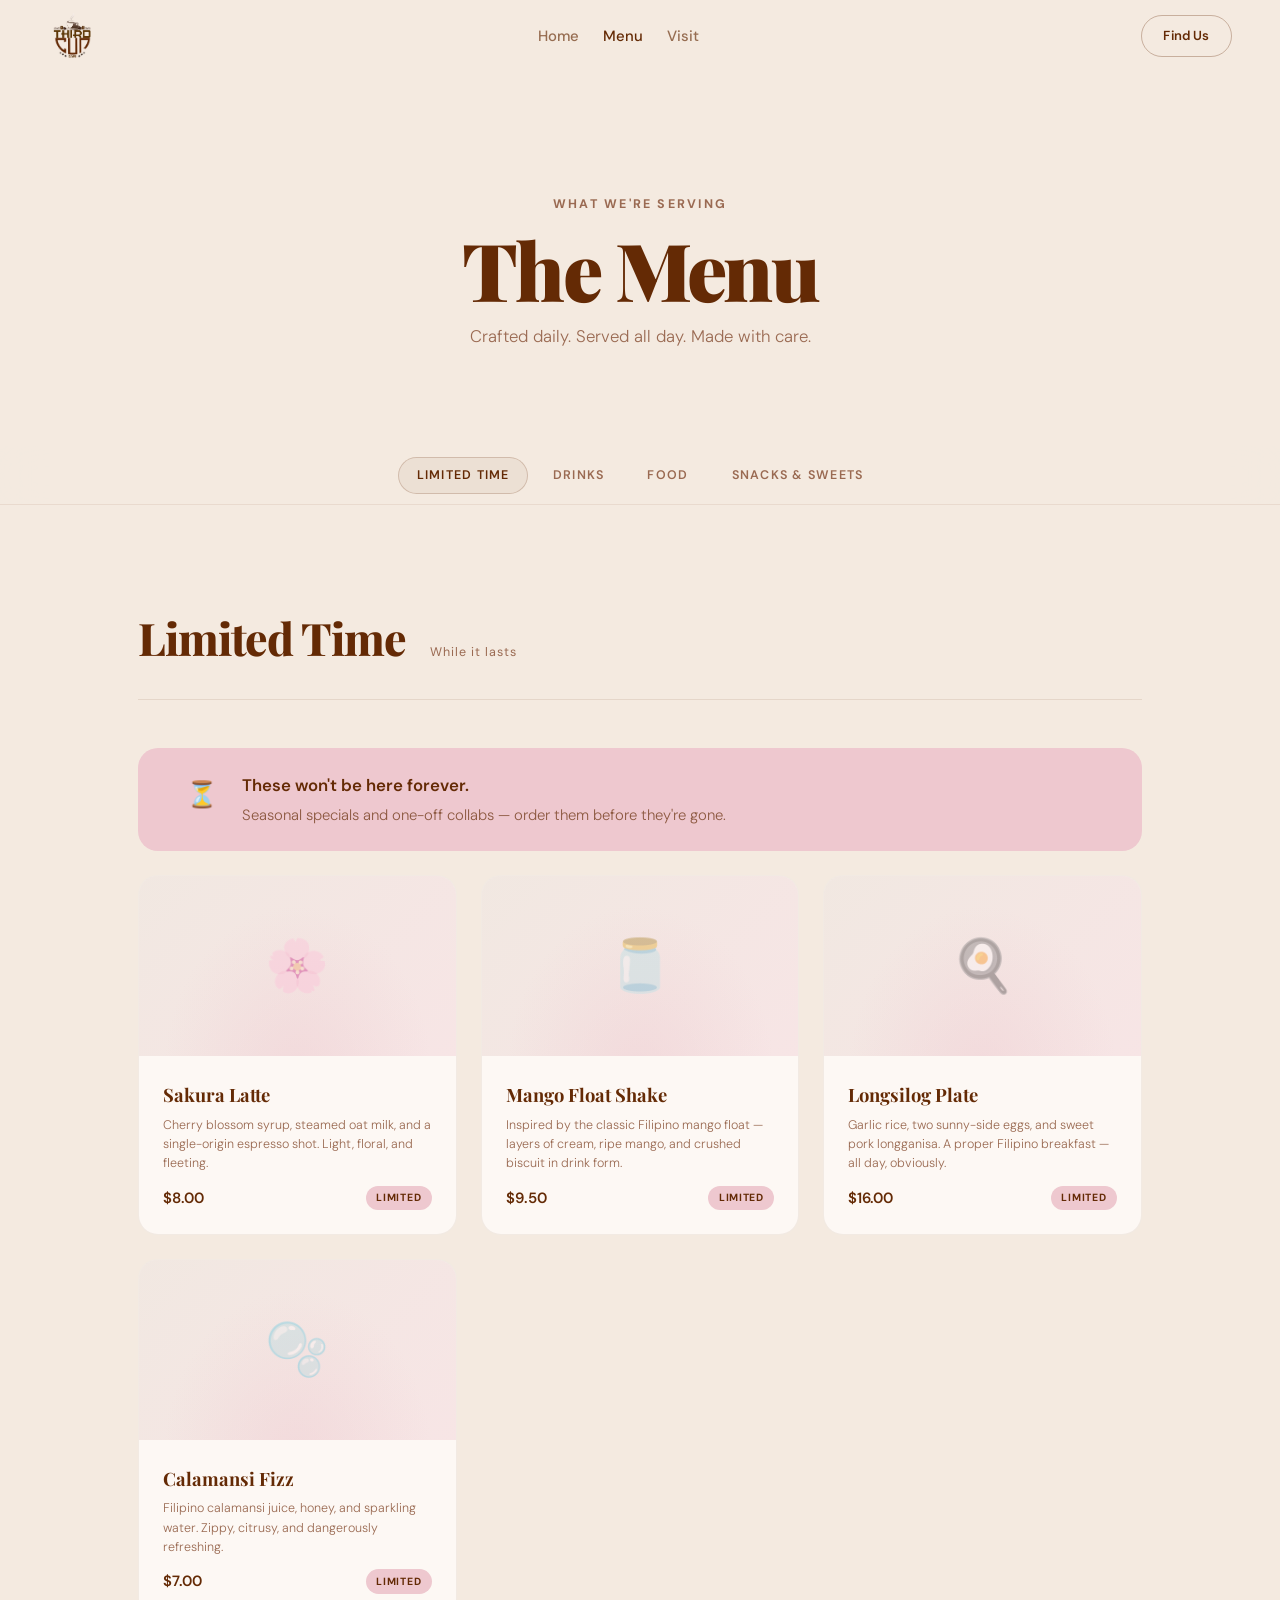
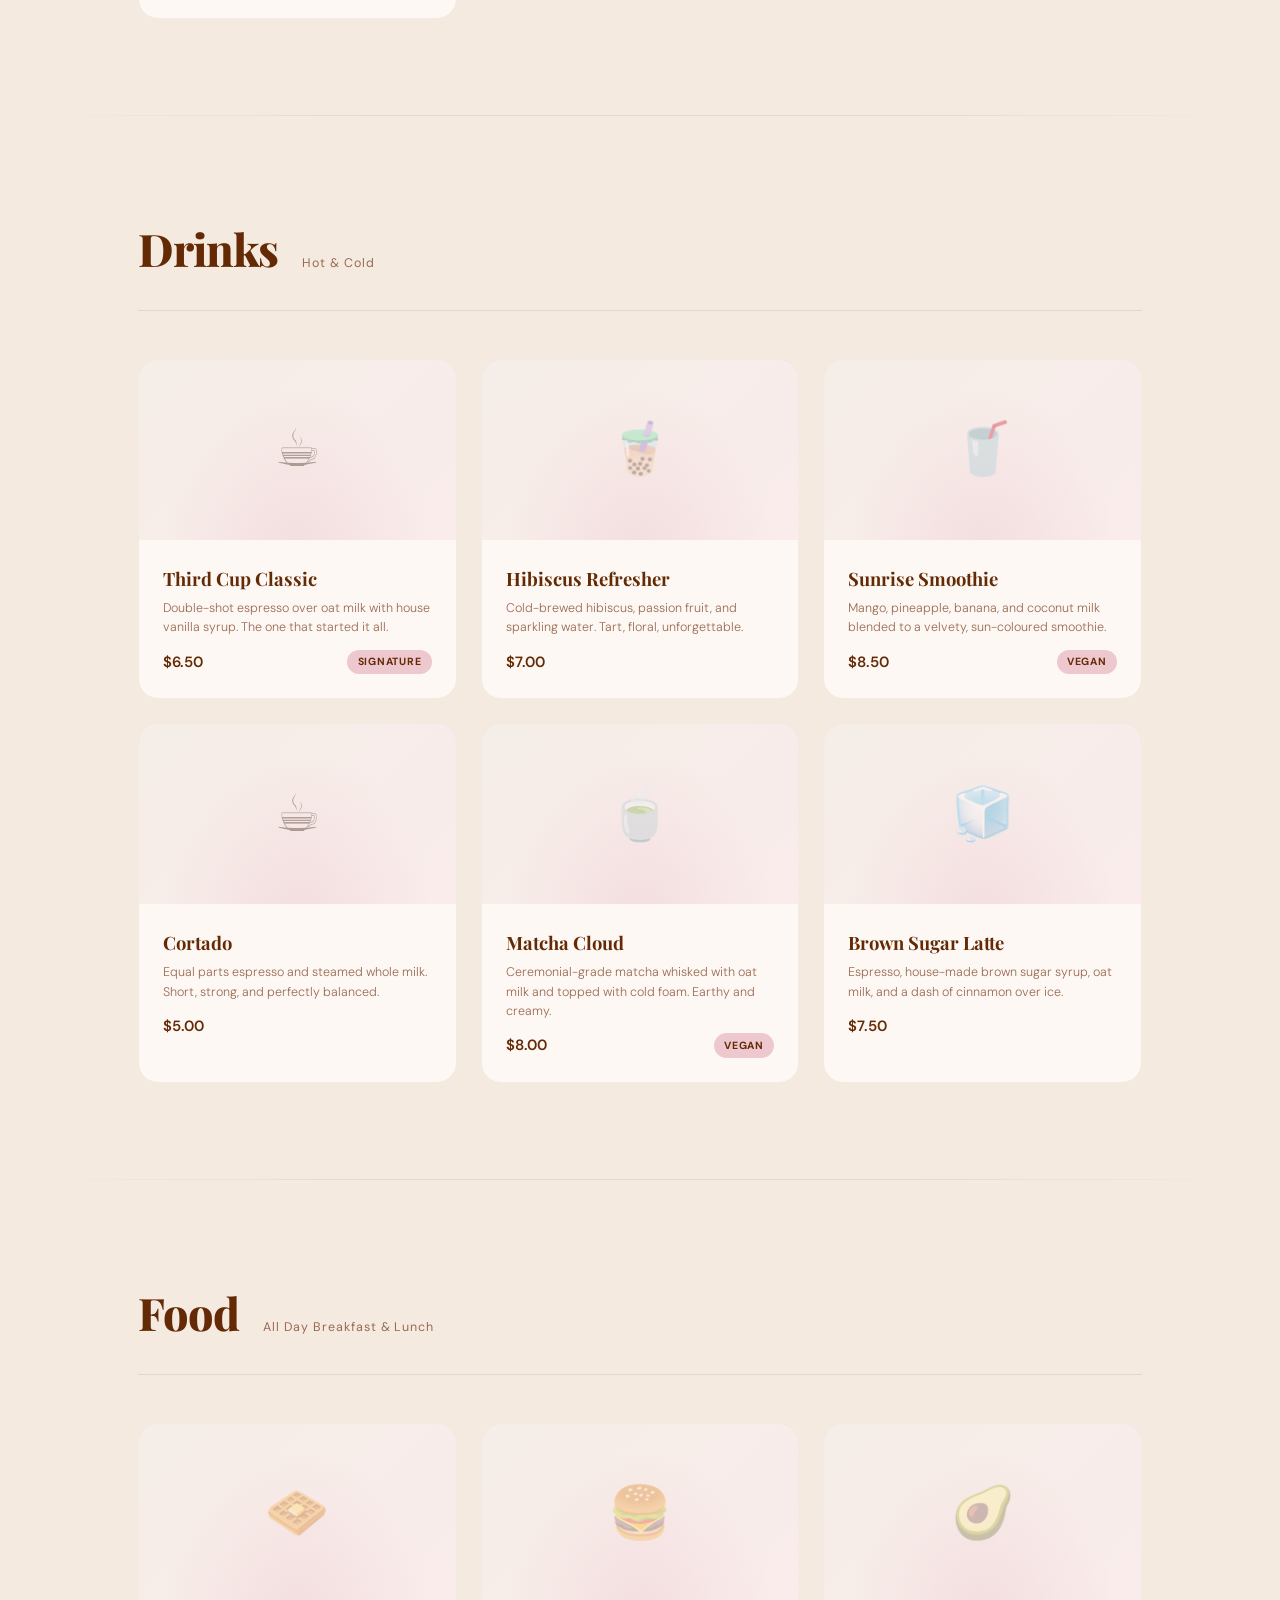
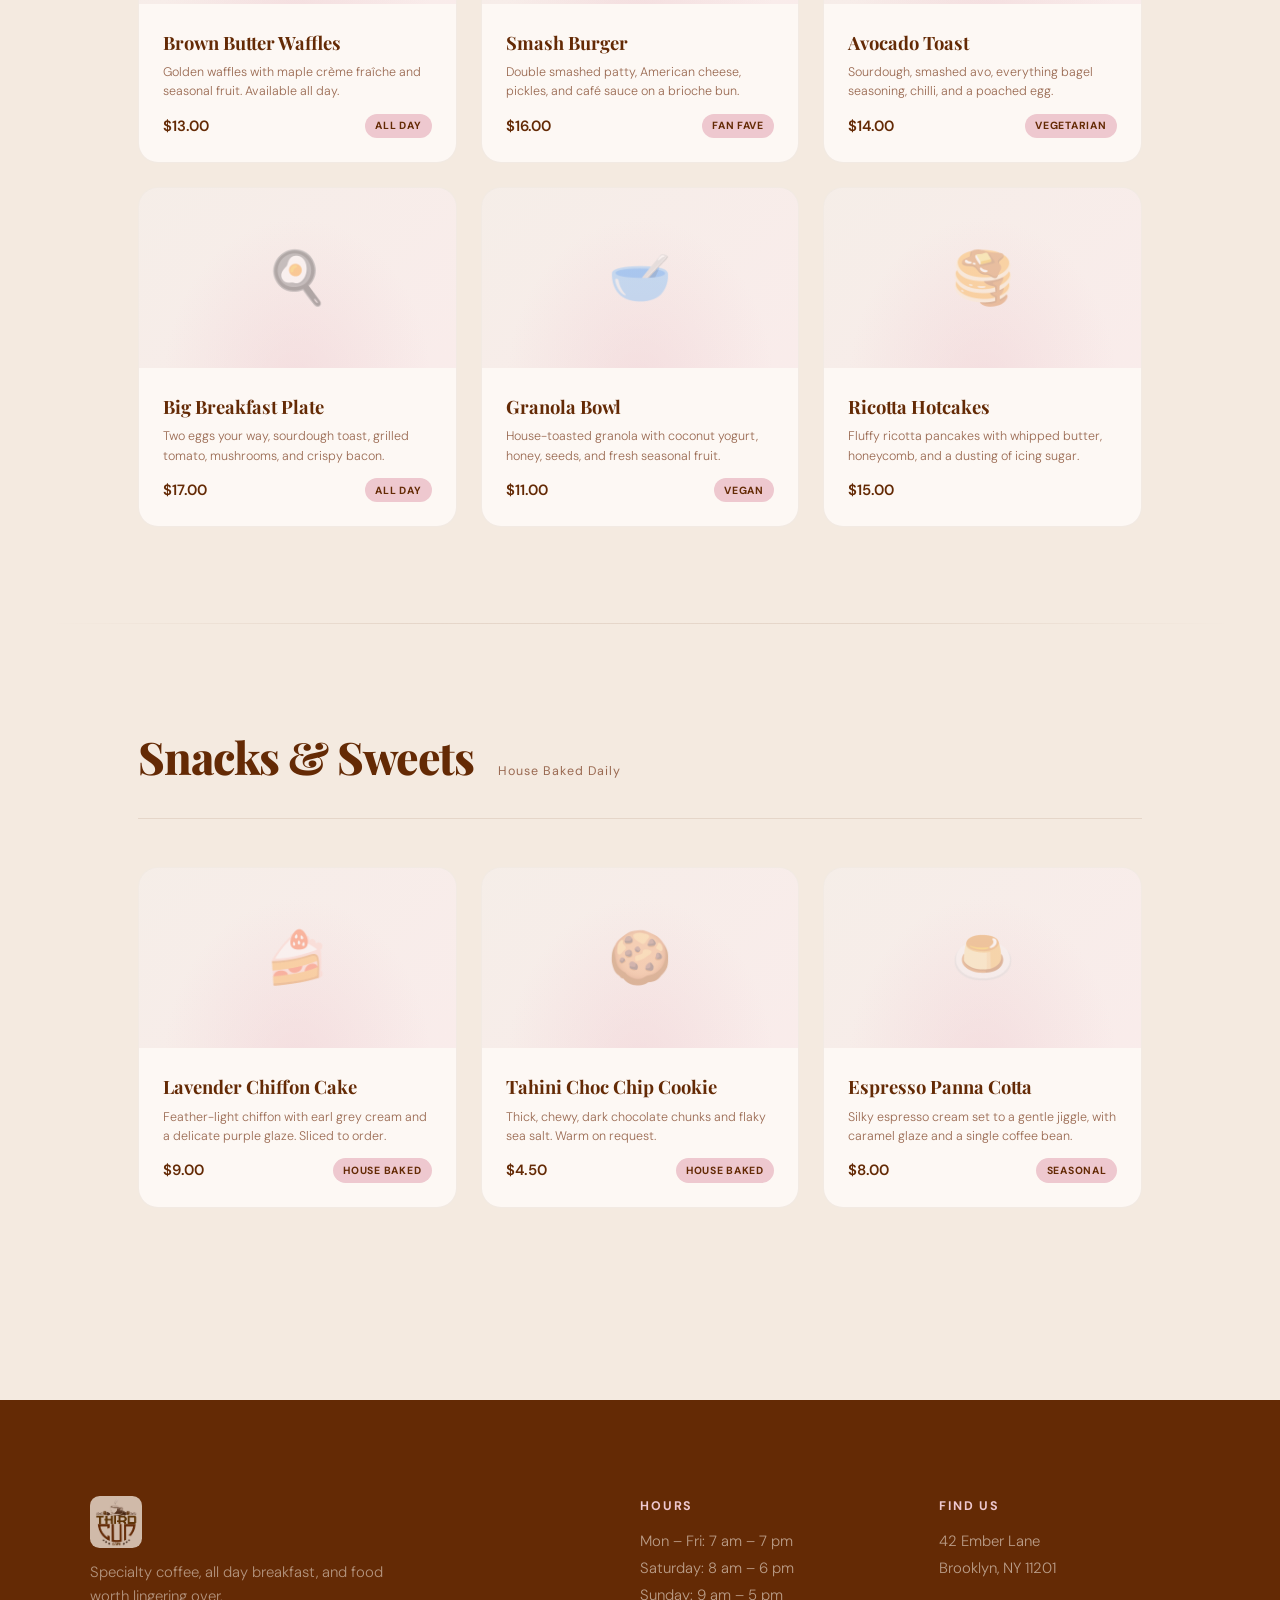
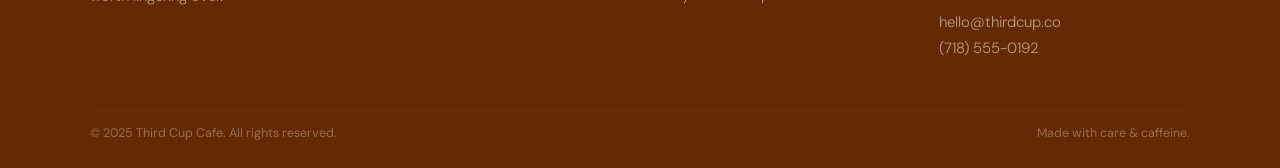
==== menu.html @ 1afb3f76 "Add files via upload" ====
<!DOCTYPE html>
<html lang="en">
<head>
  <meta charset="UTF-8" />
  <meta name="viewport" content="width=device-width, initial-scale=1.0" />
  <title>Menu — Third Cup Cafe</title>
  <meta name="description" content="Browse the Third Cup Cafe menu: specialty drinks, all day breakfast, and house-made snacks." />
  <link rel="preconnect" href="https://fonts.googleapis.com" />
  <link rel="preconnect" href="https://fonts.gstatic.com" crossorigin />
  <link href="https://fonts.googleapis.com/css2?family=Playfair+Display:ital,wght@0,400;0,600;0,700;0,900;1,400;1,700&family=DM+Sans:opsz,wght@9..40,300;9..40,400;9..40,500;9..40,600&display=swap" rel="stylesheet" />
  <link rel="stylesheet" href="style.css" />
</head>
<body>

  <!-- ── Navigation ───────────────────────────────────────── -->
  <nav class="site-nav scrolled">
    <a href="index.html" class="nav-logo">
      <img src="images/thirdcup logo.jpg" alt="Third Cup Cafe" />
    </a>
    <ul class="nav-links">
      <li><a href="index.html">Home</a></li>
      <li><a href="menu.html" class="active">Menu</a></li>
      <li><a href="index.html#contact">Visit</a></li>
    </ul>
    <a href="index.html#contact" class="btn btn-outline" style="padding:.55rem 1.35rem;font-size:.82rem;">Find Us</a>
  </nav>

  <!-- ── Menu Hero ─────────────────────────────────────────── -->
  <header style="padding-top:80px;">
    <div class="menu-hero reveal">
      <span style="display:inline-block;font-size:.78rem;font-weight:700;letter-spacing:.18em;text-transform:uppercase;color:var(--c-muted);margin-bottom:.75rem;">What we're serving</span>
      <h1>The Menu</h1>
      <p>Crafted daily. Served all day. Made with care.</p>
    </div>
  </header>

  <!-- ── Sticky section nav ────────────────────────────────── -->
  <nav class="menu-subnav" aria-label="Menu sections">
    <a href="#limited-time">Limited Time</a>
    <a href="#drinks">Drinks</a>
    <a href="#food">Food</a>
    <a href="#desserts">Snacks &amp; Sweets</a>
  </nav>

  <!-- ═══════════════════════════════════════════════════════
       LIMITED TIME
  ═══════════════════════════════════════════════════════ -->
  <section class="menu-section" id="limited-time">
    <div class="menu-section-header reveal">
      <h2>Limited Time</h2>
      <span class="item-count">While it lasts</span>
    </div>

    <!-- banner callout -->
    <div class="limited-banner reveal reveal-delay-1">
      <span class="limited-banner-icon">⏳</span>
      <div>
        <strong>These won't be here forever.</strong>
        <p>Seasonal specials and one-off collabs — order them before they're gone.</p>
      </div>
    </div>

    <div class="menu-grid" style="margin-top:var(--sp-md)">

      <article class="menu-card reveal reveal-delay-1">
        <div class="menu-card-img-ph" style="background:linear-gradient(135deg,rgba(100,42,5,.08) 0%,rgba(238,200,207,.4) 100%)">
          <span class="ph-icon">🌸</span>
        </div>
        <div class="menu-card-body">
          <h3 class="menu-card-name">Sakura Latte</h3>
          <p class="menu-card-desc">Cherry blossom syrup, steamed oat milk, and a single-origin espresso shot. Light, floral, and fleeting.</p>
          <div class="menu-card-footer">
            <span class="menu-card-price">$8.00</span>
            <span class="menu-card-tag">Limited</span>
          </div>
        </div>
      </article>

      <article class="menu-card reveal reveal-delay-2">
        <div class="menu-card-img-ph" style="background:linear-gradient(135deg,rgba(100,42,5,.08) 0%,rgba(238,200,207,.4) 100%)">
          <span class="ph-icon">🫙</span>
        </div>
        <div class="menu-card-body">
          <h3 class="menu-card-name">Mango Float Shake</h3>
          <p class="menu-card-desc">Inspired by the classic Filipino mango float — layers of cream, ripe mango, and crushed biscuit in drink form.</p>
          <div class="menu-card-footer">
            <span class="menu-card-price">$9.50</span>
            <span class="menu-card-tag">Limited</span>
          </div>
        </div>
      </article>

      <article class="menu-card reveal reveal-delay-3">
        <div class="menu-card-img-ph" style="background:linear-gradient(135deg,rgba(100,42,5,.08) 0%,rgba(238,200,207,.4) 100%)">
          <span class="ph-icon">🍳</span>
        </div>
        <div class="menu-card-body">
          <h3 class="menu-card-name">Longsilog Plate</h3>
          <p class="menu-card-desc">Garlic rice, two sunny-side eggs, and sweet pork longganisa. A proper Filipino breakfast — all day, obviously.</p>
          <div class="menu-card-footer">
            <span class="menu-card-price">$16.00</span>
            <span class="menu-card-tag">Limited</span>
          </div>
        </div>
      </article>

      <article class="menu-card reveal reveal-delay-1">
        <div class="menu-card-img-ph" style="background:linear-gradient(135deg,rgba(100,42,5,.08) 0%,rgba(238,200,207,.4) 100%)">
          <span class="ph-icon">🫧</span>
        </div>
        <div class="menu-card-body">
          <h3 class="menu-card-name">Calamansi Fizz</h3>
          <p class="menu-card-desc">Filipino calamansi juice, honey, and sparkling water. Zippy, citrusy, and dangerously refreshing.</p>
          <div class="menu-card-footer">
            <span class="menu-card-price">$7.00</span>
            <span class="menu-card-tag">Limited</span>
          </div>
        </div>
      </article>

    </div>
  </section>

  <div style="height:1px;background:linear-gradient(90deg,transparent,rgba(100,42,5,.1) 30%,rgba(100,42,5,.1) 70%,transparent);margin:0 var(--sp-lg);"></div>

  <!-- ═══════════════════════════════════════════════════════
       DRINKS
  ═══════════════════════════════════════════════════════ -->
  <section class="menu-section" id="drinks">
    <div class="menu-section-header reveal">
      <h2>Drinks</h2>
      <span class="item-count">Hot &amp; Cold</span>
    </div>

    <div class="menu-grid">

      <article class="menu-card reveal reveal-delay-1">
        <div class="menu-card-img-ph"><span class="ph-icon">☕</span></div>
        <div class="menu-card-body">
          <h3 class="menu-card-name">Third Cup Classic</h3>
          <p class="menu-card-desc">Double-shot espresso over oat milk with house vanilla syrup. The one that started it all.</p>
          <div class="menu-card-footer">
            <span class="menu-card-price">$6.50</span>
            <span class="menu-card-tag">Signature</span>
          </div>
        </div>
      </article>

      <article class="menu-card reveal reveal-delay-2">
        <div class="menu-card-img-ph"><span class="ph-icon">🧋</span></div>
        <div class="menu-card-body">
          <h3 class="menu-card-name">Hibiscus Refresher</h3>
          <p class="menu-card-desc">Cold-brewed hibiscus, passion fruit, and sparkling water. Tart, floral, unforgettable.</p>
          <div class="menu-card-footer">
            <span class="menu-card-price">$7.00</span>
          </div>
        </div>
      </article>

      <article class="menu-card reveal reveal-delay-3">
        <div class="menu-card-img-ph"><span class="ph-icon">🥤</span></div>
        <div class="menu-card-body">
          <h3 class="menu-card-name">Sunrise Smoothie</h3>
          <p class="menu-card-desc">Mango, pineapple, banana, and coconut milk blended to a velvety, sun-coloured smoothie.</p>
          <div class="menu-card-footer">
            <span class="menu-card-price">$8.50</span>
            <span class="menu-card-tag">Vegan</span>
          </div>
        </div>
      </article>

      <article class="menu-card reveal reveal-delay-1">
        <div class="menu-card-img-ph"><span class="ph-icon">☕</span></div>
        <div class="menu-card-body">
          <h3 class="menu-card-name">Cortado</h3>
          <p class="menu-card-desc">Equal parts espresso and steamed whole milk. Short, strong, and perfectly balanced.</p>
          <div class="menu-card-footer">
            <span class="menu-card-price">$5.00</span>
          </div>
        </div>
      </article>

      <article class="menu-card reveal reveal-delay-2">
        <div class="menu-card-img-ph"><span class="ph-icon">🍵</span></div>
        <div class="menu-card-body">
          <h3 class="menu-card-name">Matcha Cloud</h3>
          <p class="menu-card-desc">Ceremonial-grade matcha whisked with oat milk and topped with cold foam. Earthy and creamy.</p>
          <div class="menu-card-footer">
            <span class="menu-card-price">$8.00</span>
            <span class="menu-card-tag">Vegan</span>
          </div>
        </div>
      </article>

      <article class="menu-card reveal reveal-delay-3">
        <div class="menu-card-img-ph"><span class="ph-icon">🧊</span></div>
        <div class="menu-card-body">
          <h3 class="menu-card-name">Brown Sugar Latte</h3>
          <p class="menu-card-desc">Espresso, house-made brown sugar syrup, oat milk, and a dash of cinnamon over ice.</p>
          <div class="menu-card-footer">
            <span class="menu-card-price">$7.50</span>
          </div>
        </div>
      </article>

    </div>
  </section>

  <div style="height:1px;background:linear-gradient(90deg,transparent,rgba(100,42,5,.1) 30%,rgba(100,42,5,.1) 70%,transparent);margin:0 var(--sp-lg);"></div>

  <!-- ═══════════════════════════════════════════════════════
       FOOD
  ═══════════════════════════════════════════════════════ -->
  <section class="menu-section" id="food">
    <div class="menu-section-header reveal">
      <h2>Food</h2>
      <span class="item-count">All Day Breakfast &amp; Lunch</span>
    </div>

    <div class="menu-grid">

      <article class="menu-card reveal reveal-delay-1">
        <div class="menu-card-img-ph"><span class="ph-icon">🧇</span></div>
        <div class="menu-card-body">
          <h3 class="menu-card-name">Brown Butter Waffles</h3>
          <p class="menu-card-desc">Golden waffles with maple crème fraîche and seasonal fruit. Available all day.</p>
          <div class="menu-card-footer">
            <span class="menu-card-price">$13.00</span>
            <span class="menu-card-tag">All Day</span>
          </div>
        </div>
      </article>

      <article class="menu-card reveal reveal-delay-2">
        <div class="menu-card-img-ph"><span class="ph-icon">🍔</span></div>
        <div class="menu-card-body">
          <h3 class="menu-card-name">Smash Burger</h3>
          <p class="menu-card-desc">Double smashed patty, American cheese, pickles, and café sauce on a brioche bun.</p>
          <div class="menu-card-footer">
            <span class="menu-card-price">$16.00</span>
            <span class="menu-card-tag">Fan Fave</span>
          </div>
        </div>
      </article>

      <article class="menu-card reveal reveal-delay-3">
        <div class="menu-card-img-ph"><span class="ph-icon">🥑</span></div>
        <div class="menu-card-body">
          <h3 class="menu-card-name">Avocado Toast</h3>
          <p class="menu-card-desc">Sourdough, smashed avo, everything bagel seasoning, chilli, and a poached egg.</p>
          <div class="menu-card-footer">
            <span class="menu-card-price">$14.00</span>
            <span class="menu-card-tag">Vegetarian</span>
          </div>
        </div>
      </article>

      <article class="menu-card reveal reveal-delay-1">
        <div class="menu-card-img-ph"><span class="ph-icon">🍳</span></div>
        <div class="menu-card-body">
          <h3 class="menu-card-name">Big Breakfast Plate</h3>
          <p class="menu-card-desc">Two eggs your way, sourdough toast, grilled tomato, mushrooms, and crispy bacon.</p>
          <div class="menu-card-footer">
            <span class="menu-card-price">$17.00</span>
            <span class="menu-card-tag">All Day</span>
          </div>
        </div>
      </article>

      <article class="menu-card reveal reveal-delay-2">
        <div class="menu-card-img-ph"><span class="ph-icon">🥣</span></div>
        <div class="menu-card-body">
          <h3 class="menu-card-name">Granola Bowl</h3>
          <p class="menu-card-desc">House-toasted granola with coconut yogurt, honey, seeds, and fresh seasonal fruit.</p>
          <div class="menu-card-footer">
            <span class="menu-card-price">$11.00</span>
            <span class="menu-card-tag">Vegan</span>
          </div>
        </div>
      </article>

      <article class="menu-card reveal reveal-delay-3">
        <div class="menu-card-img-ph"><span class="ph-icon">🥞</span></div>
        <div class="menu-card-body">
          <h3 class="menu-card-name">Ricotta Hotcakes</h3>
          <p class="menu-card-desc">Fluffy ricotta pancakes with whipped butter, honeycomb, and a dusting of icing sugar.</p>
          <div class="menu-card-footer">
            <span class="menu-card-price">$15.00</span>
          </div>
        </div>
      </article>

    </div>
  </section>

  <div style="height:1px;background:linear-gradient(90deg,transparent,rgba(100,42,5,.1) 30%,rgba(100,42,5,.1) 70%,transparent);margin:0 var(--sp-lg);"></div>

  <!-- ═══════════════════════════════════════════════════════
       DESSERTS / SNACKS
  ═══════════════════════════════════════════════════════ -->
  <section class="menu-section" id="desserts">
    <div class="menu-section-header reveal">
      <h2>Snacks &amp; Sweets</h2>
      <span class="item-count">House Baked Daily</span>
    </div>

    <div class="menu-grid">

      <article class="menu-card reveal reveal-delay-1">
        <div class="menu-card-img-ph"><span class="ph-icon">🍰</span></div>
        <div class="menu-card-body">
          <h3 class="menu-card-name">Lavender Chiffon Cake</h3>
          <p class="menu-card-desc">Feather-light chiffon with earl grey cream and a delicate purple glaze. Sliced to order.</p>
          <div class="menu-card-footer">
            <span class="menu-card-price">$9.00</span>
            <span class="menu-card-tag">House Baked</span>
          </div>
        </div>
      </article>

      <article class="menu-card reveal reveal-delay-2">
        <div class="menu-card-img-ph"><span class="ph-icon">🍪</span></div>
        <div class="menu-card-body">
          <h3 class="menu-card-name">Tahini Choc Chip Cookie</h3>
          <p class="menu-card-desc">Thick, chewy, dark chocolate chunks and flaky sea salt. Warm on request.</p>
          <div class="menu-card-footer">
            <span class="menu-card-price">$4.50</span>
            <span class="menu-card-tag">House Baked</span>
          </div>
        </div>
      </article>

      <article class="menu-card reveal reveal-delay-3">
        <div class="menu-card-img-ph"><span class="ph-icon">🍮</span></div>
        <div class="menu-card-body">
          <h3 class="menu-card-name">Espresso Panna Cotta</h3>
          <p class="menu-card-desc">Silky espresso cream set to a gentle jiggle, with caramel glaze and a single coffee bean.</p>
          <div class="menu-card-footer">
            <span class="menu-card-price">$8.00</span>
            <span class="menu-card-tag">Seasonal</span>
          </div>
        </div>
      </article>

    </div>
  </section>

  <!-- ── Footer ─────────────────────────────────────────────── -->
  <footer id="contact" class="site-footer" style="margin-top:var(--sp-xl)">
    <div class="footer-inner reveal">
      <div class="footer-brand">
        <img src="images/thirdcup logo.jpg" alt="Third Cup Cafe" class="footer-logo-img" />
        <p class="footer-tagline">Specialty coffee, all day breakfast, and food worth lingering over.</p>
      </div>
      <div class="footer-col">
        <h4>Hours</h4>
        <p>
          Mon – Fri: 7 am – 7 pm<br />
          Saturday: 8 am – 6 pm<br />
          Sunday: 9 am – 5 pm
        </p>
      </div>
      <div class="footer-col">
        <h4>Find Us</h4>
        <address>
          42 Ember Lane<br />
          Brooklyn, NY 11201<br /><br />
          hello@thirdcup.co<br />
          (718) 555-0192
        </address>
      </div>
    </div>
    <div class="footer-bottom">
      <span>&copy; 2025 Third Cup Cafe. All rights reserved.</span>
      <span>Made with care &amp; caffeine.</span>
    </div>
  </footer>

  <script src="script.js"></script>
</body>
</html>
---- style.css ----
@import url('https://fonts.googleapis.com/css2?family=Playfair+Display:ital,wght@0,400;0,600;0,700;0,900;1,400;1,700&family=DM+Sans:opsz,wght@9..40,300;9..40,400;9..40,500;9..40,600&display=swap');

/* ── Tokens ─────────────────────────────────────────────── */
:root {
  --c-bg:       #f4eae0;
  --c-brown:    #642a05;
  --c-brown-lt: #8a4015;
  --c-pink:     #eec8cf;
  --c-pink-dim: #e0a8b2;
  --c-cream:    #fdf8f4;
  --c-text:     #2a1005;
  --c-muted:    #9a6a52;

  --sp-xs: .375rem;
  --sp-sm: .75rem;
  --sp-md: 1.5rem;
  --sp-lg: 3rem;
  --sp-xl: 6rem;

  --fs-xs:  .78rem;
  --fs-sm:  .93rem;
  --fs-md:  1.05rem;
  --fs-lg:  1.5rem;
  --fs-xl:  2.2rem;
  --fs-2xl: 3.6rem;
  --fs-3xl: 5.5rem;

  --radius:    1.25rem;
  --radius-sm: .6rem;
  --ease: cubic-bezier(.4,0,.2,1);
  --t: .35s var(--ease);
}

/* ── Reset ──────────────────────────────────────────────── */
*, *::before, *::after { box-sizing: border-box; margin: 0; padding: 0; }
html { scroll-behavior: smooth; font-size: 16px; }
body {
  background: var(--c-bg);
  color: var(--c-text);
  font-family: 'DM Sans', system-ui, sans-serif;
  font-weight: 400;
  line-height: 1.65;
  overflow-x: hidden;
}
img { display: block; max-width: 100%; }
a  { color: inherit; text-decoration: none; }

/* ── Shared nav ──────────────────────────────────────────── */
.site-nav {
  position: fixed;
  top: 0; left: 0; right: 0;
  z-index: 100;
  display: flex;
  align-items: center;
  justify-content: space-between;
  padding: var(--sp-sm) var(--sp-lg);
  transition: background var(--t), box-shadow var(--t);
}
.site-nav.scrolled {
  background: rgba(244,234,224,.92);
  backdrop-filter: blur(20px);
  box-shadow: 0 1px 0 rgba(100,42,5,.08);
}
.nav-logo img {
  height: 48px;
  width: auto;
  object-fit: contain;
}
.nav-links { display: flex; gap: var(--sp-md); list-style: none; }
.nav-links a {
  font-size: var(--fs-sm);
  font-weight: 500;
  color: var(--c-brown);
  opacity: .65;
  transition: opacity var(--t);
}
.nav-links a:hover, .nav-links a.active { opacity: 1; }

/* ── Buttons ─────────────────────────────────────────────── */
.btn {
  display: inline-flex;
  align-items: center;
  gap: .45rem;
  padding: .8rem 1.75rem;
  border-radius: 999px;
  font-family: 'DM Sans', sans-serif;
  font-size: var(--fs-sm);
  font-weight: 600;
  cursor: pointer;
  transition: all var(--t);
  border: none;
  letter-spacing: .01em;
}
.btn-primary {
  background: var(--c-brown);
  color: var(--c-bg);
}
.btn-primary:hover {
  background: var(--c-brown-lt);
  transform: translateY(-2px);
  box-shadow: 0 10px 32px rgba(100,42,5,.25);
}
.btn-outline {
  background: transparent;
  color: var(--c-brown);
  border: 1.5px solid rgba(100,42,5,.3);
}
.btn-outline:hover {
  border-color: var(--c-brown);
  background: rgba(100,42,5,.05);
}

/* ── Scroll reveals ──────────────────────────────────────── */
.reveal {
  opacity: 0;
  transform: translateY(28px);
  transition: opacity .75s var(--ease), transform .75s var(--ease);
}
.reveal.visible { opacity: 1; transform: translateY(0); }
.reveal-delay-1 { transition-delay: .1s; }
.reveal-delay-2 { transition-delay: .22s; }
.reveal-delay-3 { transition-delay: .36s; }

/* ═══════════════════════════════════════════════════════════
   HERO
═══════════════════════════════════════════════════════ */
.hero {
  min-height: 100svh;
  display: flex;
  flex-direction: column;
  align-items: center;
  justify-content: center;
  text-align: center;
  padding: 120px var(--sp-lg) var(--sp-xl);
  position: relative;
  overflow: hidden;
  perspective: 1000px;
}

/* subtle warm texture */
.hero::before {
  content: '';
  position: absolute;
  inset: 0;
  background:
    radial-gradient(ellipse 80% 60% at 50% 80%, rgba(238,200,207,.35) 0%, transparent 60%),
    radial-gradient(ellipse 60% 40% at 20% 20%, rgba(100,42,5,.04) 0%, transparent 60%);
  pointer-events: none;
}

.hero-scene {
  position: relative;
  z-index: 2;
  transform-style: preserve-3d;
  will-change: transform;
  max-width: 820px;
  width: 100%;
}

/* pill badge */
.hero-badge {
  display: inline-flex;
  align-items: center;
  gap: .4rem;
  background: var(--c-pink);
  color: var(--c-brown);
  font-size: var(--fs-xs);
  font-weight: 700;
  letter-spacing: .12em;
  text-transform: uppercase;
  padding: .35rem 1rem;
  border-radius: 999px;
  margin-bottom: var(--sp-md);
}
.hero-badge-dot {
  width: 6px; height: 6px;
  border-radius: 50%;
  background: var(--c-brown);
  flex-shrink: 0;
}

.hero-headline {
  font-family: 'Playfair Display', serif;
  font-size: clamp(3.2rem, 8.5vw, 6.5rem);
  font-weight: 900;
  line-height: 1.0;
  letter-spacing: -.035em;
  color: var(--c-brown);
  margin-bottom: var(--sp-md);
}
.hero-headline em {
  font-style: italic;
  color: var(--c-brown-lt);
}

.hero-sub {
  font-size: clamp(1rem, 2vw, 1.2rem);
  font-weight: 300;
  color: var(--c-muted);
  max-width: 46ch;
  margin: 0 auto var(--sp-lg);
  line-height: 1.7;
}

.hero-cta { display: flex; gap: var(--sp-sm); justify-content: center; flex-wrap: wrap; }

/* ── Hero floating image ─────────────────────────────────── */
.hero-float-wrap {
  position: absolute;
  inset: 0;
  pointer-events: none;
  transform-style: preserve-3d;
}
.hero-float-img {
  position: absolute;
  will-change: transform;
  animation: heroFloat var(--dur, 5s) ease-in-out infinite alternate;
}
@keyframes heroFloat {
  from { transform: translateZ(var(--tz,0px)) translateY(0) rotate(var(--rot,0deg)); }
  to   { transform: translateZ(var(--tz,0px)) translateY(var(--dy,-20px)) rotate(var(--rot,0deg)); }
}
.hero-float-img img {
  width: var(--w, 240px);
  filter: drop-shadow(0 32px 56px rgba(100,42,5,.2));
  border-radius: 1rem;
}

.hf-1 { --tz:60px;  --w:260px; --dur:4.4s; --dy:-18px; --rot:-6deg; bottom:0; left:-60px; }
.hf-2 { --tz:100px; --w:220px; --dur:5.5s; --dy:-24px; --rot:5deg;  bottom:40px; right:-40px; }
.hf-3 { --tz:30px;  --w:180px; --dur:6.2s; --dy:-14px; --rot:-3deg; top:120px; right:40px; }

/* ═══════════════════════════════════════════════════════════
   FEATURE SECTIONS  (big image + text pairs)
═══════════════════════════════════════════════════════ */
.feature {
  display: grid;
  min-height: 92vh;
  align-items: center;
  overflow: hidden;
  position: relative;
}
/* alternating: image-right by default, image-left for .flip */
.feature { grid-template-columns: 1fr 1fr; }
.feature .feat-text { padding: var(--sp-xl) var(--sp-xl) var(--sp-xl) var(--sp-lg); z-index: 2; }
.feature .feat-img-wrap { position: relative; height: 100%; min-height: 80vh; }
.feature.flip { direction: rtl; }
.feature.flip > * { direction: ltr; }

/* Pull text over the image with a negative margin trick */
.feature .feat-text {
  position: relative;
}
.feature:not(.flip) .feat-text { margin-right: -80px; }
.feature.flip      .feat-text { margin-left:  -80px; }

/* Big image fills its cell, overflows slightly */
.feat-img-wrap img {
  position: absolute;
  inset: 0;
  width: 100%;
  height: 100%;
  object-fit: contain;
  object-position: center;
  padding: var(--sp-lg);
  filter: drop-shadow(0 40px 80px rgba(100,42,5,.18));
  transition: transform .8s var(--ease);
}
.feature:hover .feat-img-wrap img { transform: scale(1.03) translateY(-6px); }

/* 3-D tilt applied by JS scroll */
.feat-img-wrap { transform-style: preserve-3d; perspective: 800px; }

/* text styling */
.feat-eyebrow {
  font-size: var(--fs-xs);
  font-weight: 700;
  letter-spacing: .18em;
  text-transform: uppercase;
  color: var(--c-muted);
  margin-bottom: var(--sp-sm);
}
.feat-headline {
  font-family: 'Playfair Display', serif;
  font-size: clamp(2.4rem, 4.5vw, 4rem);
  font-weight: 900;
  line-height: 1.06;
  letter-spacing: -.03em;
  color: var(--c-brown);
  margin-bottom: var(--sp-md);
}
.feat-headline em {
  font-style: italic;
  color: var(--c-brown-lt);
}
.feat-body {
  font-size: var(--fs-md);
  font-weight: 300;
  color: var(--c-muted);
  max-width: 38ch;
  line-height: 1.7;
  margin-bottom: var(--sp-lg);
}

/* accent pill tag on each feature */
.feat-tag {
  display: inline-block;
  background: var(--c-pink);
  color: var(--c-brown);
  font-size: var(--fs-xs);
  font-weight: 700;
  letter-spacing: .1em;
  text-transform: uppercase;
  padding: .3rem .9rem;
  border-radius: 999px;
  margin-bottom: var(--sp-md);
}

/* divider between features */
.feat-divider {
  height: 1px;
  background: linear-gradient(90deg, transparent, rgba(100,42,5,.12) 30%, rgba(100,42,5,.12) 70%, transparent);
  margin: 0 var(--sp-lg);
}

/* ═══════════════════════════════════════════════════════════
   ALL DAY BREAKFAST BANNER
═══════════════════════════════════════════════════════ */
.adb-banner {
  background: var(--c-brown);
  color: var(--c-bg);
  padding: var(--sp-xl) var(--sp-lg);
  text-align: center;
  position: relative;
  overflow: hidden;
}
.adb-banner::before {
  content: '';
  position: absolute;
  inset: 0;
  background: radial-gradient(ellipse 60% 120% at 50% 50%, rgba(238,200,207,.15) 0%, transparent 70%);
}
.adb-banner-eyebrow {
  font-size: var(--fs-xs);
  font-weight: 700;
  letter-spacing: .2em;
  text-transform: uppercase;
  color: var(--c-pink);
  margin-bottom: var(--sp-sm);
}
.adb-banner h2 {
  font-family: 'Playfair Display', serif;
  font-size: clamp(2.8rem, 6vw, 5rem);
  font-weight: 900;
  letter-spacing: -.03em;
  line-height: 1.05;
  margin-bottom: var(--sp-md);
  position: relative;
}
.adb-banner h2 em { font-style: italic; color: var(--c-pink); }
.adb-banner p {
  font-size: var(--fs-md);
  font-weight: 300;
  opacity: .75;
  max-width: 48ch;
  margin: 0 auto var(--sp-lg);
  line-height: 1.7;
  position: relative;
}
.adb-banner .btn-primary {
  background: var(--c-pink);
  color: var(--c-brown);
  position: relative;
}
.adb-banner .btn-primary:hover {
  background: #f8dce2;
  box-shadow: 0 10px 32px rgba(238,200,207,.3);
}

/* ── Marquee strip ───────────────────────────────────────── */
.marquee-strip {
  overflow: hidden;
  background: var(--c-pink);
  padding: .7rem 0;
  white-space: nowrap;
  border-top: 1px solid rgba(100,42,5,.1);
  border-bottom: 1px solid rgba(100,42,5,.1);
}
.marquee-track {
  display: inline-flex;
  animation: marquee 24s linear infinite;
}
.marquee-track span {
  font-size: var(--fs-sm);
  font-weight: 700;
  letter-spacing: .08em;
  text-transform: uppercase;
  color: var(--c-brown);
  padding: 0 2.5rem;
}
.marquee-track span::after {
  content: '·';
  margin-left: 2.5rem;
}
@keyframes marquee {
  from { transform: translateX(0); }
  to   { transform: translateX(-50%); }
}

/* ── Visit section ───────────────────────────────────────── */
.visit-section {
  background: var(--c-cream);
  padding: var(--sp-xl) var(--sp-lg);
}
.visit-inner {
  max-width: 1100px;
  margin: 0 auto;
  display: grid;
  grid-template-columns: 1fr 1fr;
  gap: var(--sp-xl);
  align-items: center;
}
.visit-details {
  display: grid;
  grid-template-columns: 1fr;
  gap: var(--sp-md);
}
.visit-card {
  background: var(--c-bg);
  border: 1.5px solid rgba(100,42,5,.08);
  border-radius: var(--radius);
  padding: var(--sp-md) var(--sp-lg);
}
.visit-card-label {
  font-size: var(--fs-xs);
  font-weight: 700;
  letter-spacing: .15em;
  text-transform: uppercase;
  color: var(--c-muted);
  margin-bottom: var(--sp-xs);
}
.visit-card address,
.visit-card p {
  font-style: normal;
  font-size: var(--fs-md);
  font-weight: 400;
  color: var(--c-brown);
  line-height: 1.75;
}

@media (max-width: 900px) {
  .visit-inner { grid-template-columns: 1fr; gap: var(--sp-lg); }
}

/* ── Footer ──────────────────────────────────────────────── */
.site-footer {
  background: var(--c-brown);
  color: var(--c-bg);
  padding: var(--sp-xl) var(--sp-lg) var(--sp-md);
}
.footer-inner {
  max-width: 1100px;
  margin: 0 auto;
  display: grid;
  grid-template-columns: 2fr 1fr 1fr;
  gap: var(--sp-lg);
}
.footer-logo-img {
  height: 52px;
  width: auto;
  object-fit: contain;
  border-radius: var(--radius-sm);
  opacity: .75;
  margin-bottom: var(--sp-sm);
}
.footer-tagline { font-size: var(--fs-sm); opacity: .55; font-weight: 300; max-width: 32ch; }
.footer-col h4 {
  font-size: var(--fs-xs);
  font-weight: 700;
  letter-spacing: .15em;
  text-transform: uppercase;
  color: var(--c-pink);
  margin-bottom: var(--sp-sm);
}
.footer-col p, .footer-col address {
  font-size: var(--fs-sm);
  font-style: normal;
  opacity: .6;
  font-weight: 300;
  line-height: 1.8;
}
.footer-bottom {
  max-width: 1100px;
  margin: var(--sp-lg) auto 0;
  padding-top: var(--sp-sm);
  border-top: 1px solid rgba(244,234,224,.1);
  display: flex;
  justify-content: space-between;
  font-size: var(--fs-xs);
  opacity: .35;
}

/* ═══════════════════════════════════════════════════════════
   MENU PAGE
═══════════════════════════════════════════════════════ */
.menu-hero {
  padding-top: 110px;
  padding-bottom: var(--sp-xl);
  text-align: center;
  position: relative;
  max-width: 700px;
  margin: 0 auto;
}
.menu-hero h1 {
  font-family: 'Playfair Display', serif;
  font-size: clamp(2.8rem, 7vw, 5rem);
  font-weight: 900;
  letter-spacing: -.035em;
  color: var(--c-brown);
  line-height: 1.05;
}
.menu-hero p {
  color: var(--c-muted);
  font-weight: 300;
  margin-top: var(--sp-sm);
  font-size: var(--fs-md);
}

/* sticky section nav */
.menu-subnav {
  position: sticky;
  top: 60px;
  z-index: 90;
  background: rgba(244,234,224,.92);
  backdrop-filter: blur(20px);
  border-bottom: 1px solid rgba(100,42,5,.08);
  display: flex;
  justify-content: center;
  gap: var(--sp-xs);
  padding: .65rem var(--sp-md);
  flex-wrap: wrap;
}
.menu-subnav a {
  font-size: var(--fs-xs);
  font-weight: 600;
  letter-spacing: .1em;
  text-transform: uppercase;
  color: var(--c-muted);
  padding: .45rem 1.1rem;
  border-radius: 999px;
  transition: all var(--t);
  border: 1.5px solid transparent;
}
.menu-subnav a:hover { color: var(--c-brown); }
.menu-subnav a.active {
  color: var(--c-brown);
  border-color: rgba(100,42,5,.2);
  background: rgba(100,42,5,.05);
}

/* menu section */
.menu-section {
  max-width: 1100px;
  margin: 0 auto;
  padding: var(--sp-xl) var(--sp-lg);
  scroll-margin-top: 115px;
}
.menu-section-header {
  display: flex;
  align-items: baseline;
  gap: var(--sp-md);
  margin-bottom: var(--sp-lg);
  padding-bottom: var(--sp-md);
  border-bottom: 1.5px solid rgba(100,42,5,.1);
}
.menu-section-header h2 {
  font-family: 'Playfair Display', serif;
  font-size: clamp(1.8rem, 3.5vw, 2.8rem);
  font-weight: 800;
  letter-spacing: -.025em;
  color: var(--c-brown);
}
.menu-section-header .item-count {
  font-size: var(--fs-xs);
  color: var(--c-muted);
  letter-spacing: .08em;
}

/* limited time banner */
.limited-banner {
  display: flex;
  align-items: flex-start;
  gap: var(--sp-md);
  background: var(--c-pink);
  border-radius: var(--radius);
  padding: var(--sp-md) var(--sp-lg);
  margin-bottom: var(--sp-sm);
}
.limited-banner-icon { font-size: 1.6rem; flex-shrink: 0; margin-top: .1rem; }
.limited-banner strong {
  display: block;
  font-size: var(--fs-md);
  font-weight: 600;
  color: var(--c-brown);
  margin-bottom: .2rem;
}
.limited-banner p { font-size: var(--fs-sm); color: var(--c-brown); opacity: .7; font-weight: 300; }

/* item grid */
.menu-grid {
  display: grid;
  grid-template-columns: repeat(auto-fill, minmax(270px, 1fr));
  gap: var(--sp-md);
}

/* PLACEHOLDER card */
.menu-card {
  background: var(--c-cream);
  border: 1.5px solid rgba(100,42,5,.07);
  border-radius: var(--radius);
  overflow: hidden;
  transition: transform var(--t), box-shadow var(--t), border-color var(--t);
  transform-style: preserve-3d;
  perspective: 700px;
  cursor: default;
}
.menu-card:hover {
  transform: translateY(-6px) rotateY(-3deg) rotateX(2deg);
  box-shadow: 0 24px 56px rgba(100,42,5,.13), 8px 8px 24px rgba(100,42,5,.07);
  border-color: rgba(100,42,5,.15);
}

/* placeholder image area */
.menu-card-img-ph {
  height: 180px;
  background: linear-gradient(135deg, rgba(100,42,5,.05) 0%, rgba(238,200,207,.25) 100%);
  display: flex;
  align-items: center;
  justify-content: center;
  position: relative;
  overflow: hidden;
}
.menu-card-img-ph::after {
  content: '';
  position: absolute;
  inset: 0;
  background: radial-gradient(ellipse at 50% 110%, rgba(238,200,207,.4) 0%, transparent 60%);
}
.ph-icon {
  font-size: 3.2rem;
  opacity: .35;
  position: relative;
  z-index: 1;
  transition: transform .5s var(--ease), opacity .5s var(--ease);
}
.menu-card:hover .ph-icon { transform: scale(1.12) translateY(-4px); opacity: .55; }

.menu-card-body { padding: var(--sp-md); }
.menu-card-name {
  font-family: 'Playfair Display', serif;
  font-size: 1.15rem;
  font-weight: 700;
  margin-bottom: .3rem;
  color: var(--c-brown);
}
.menu-card-desc {
  font-size: var(--fs-xs);
  color: var(--c-muted);
  line-height: 1.55;
  margin-bottom: var(--sp-sm);
  font-weight: 300;
}
.menu-card-footer {
  display: flex;
  align-items: center;
  justify-content: space-between;
}
.menu-card-price {
  font-size: var(--fs-sm);
  font-weight: 600;
  color: var(--c-brown);
}
.menu-card-tag {
  font-size: .65rem;
  font-weight: 700;
  letter-spacing: .07em;
  text-transform: uppercase;
  padding: .22rem .65rem;
  border-radius: 999px;
  background: var(--c-pink);
  color: var(--c-brown);
}

/* ─── Responsive ─────────────────────────────────────────── */
@media (max-width: 900px) {
  .feature {
    grid-template-columns: 1fr;
    min-height: auto;
  }
  .feature .feat-text { padding: var(--sp-lg) var(--sp-md); margin: 0 !important; }
  .feature.flip { direction: ltr; }
  .feat-img-wrap { min-height: 55vw; height: 55vw; }
  .footer-inner { grid-template-columns: 1fr 1fr; }
  .footer-inner .footer-brand { grid-column: 1 / -1; }
  .hero-float-wrap { display: none; }
}

@media (max-width: 580px) {
  .site-nav { padding: var(--sp-sm) var(--sp-md); }
  .nav-links { display: none; }
  .footer-inner { grid-template-columns: 1fr; }
  .adb-banner { padding: var(--sp-lg) var(--sp-md); }
  .menu-section { padding: var(--sp-lg) var(--sp-md); }
}

@media (prefers-reduced-motion: reduce) {
  *, *::before, *::after {
    animation-duration: .01ms !important;
    transition-duration: .01ms !important;
  }
  .hero-float-wrap { display: none; }
  .marquee-track   { animation: none; }
}
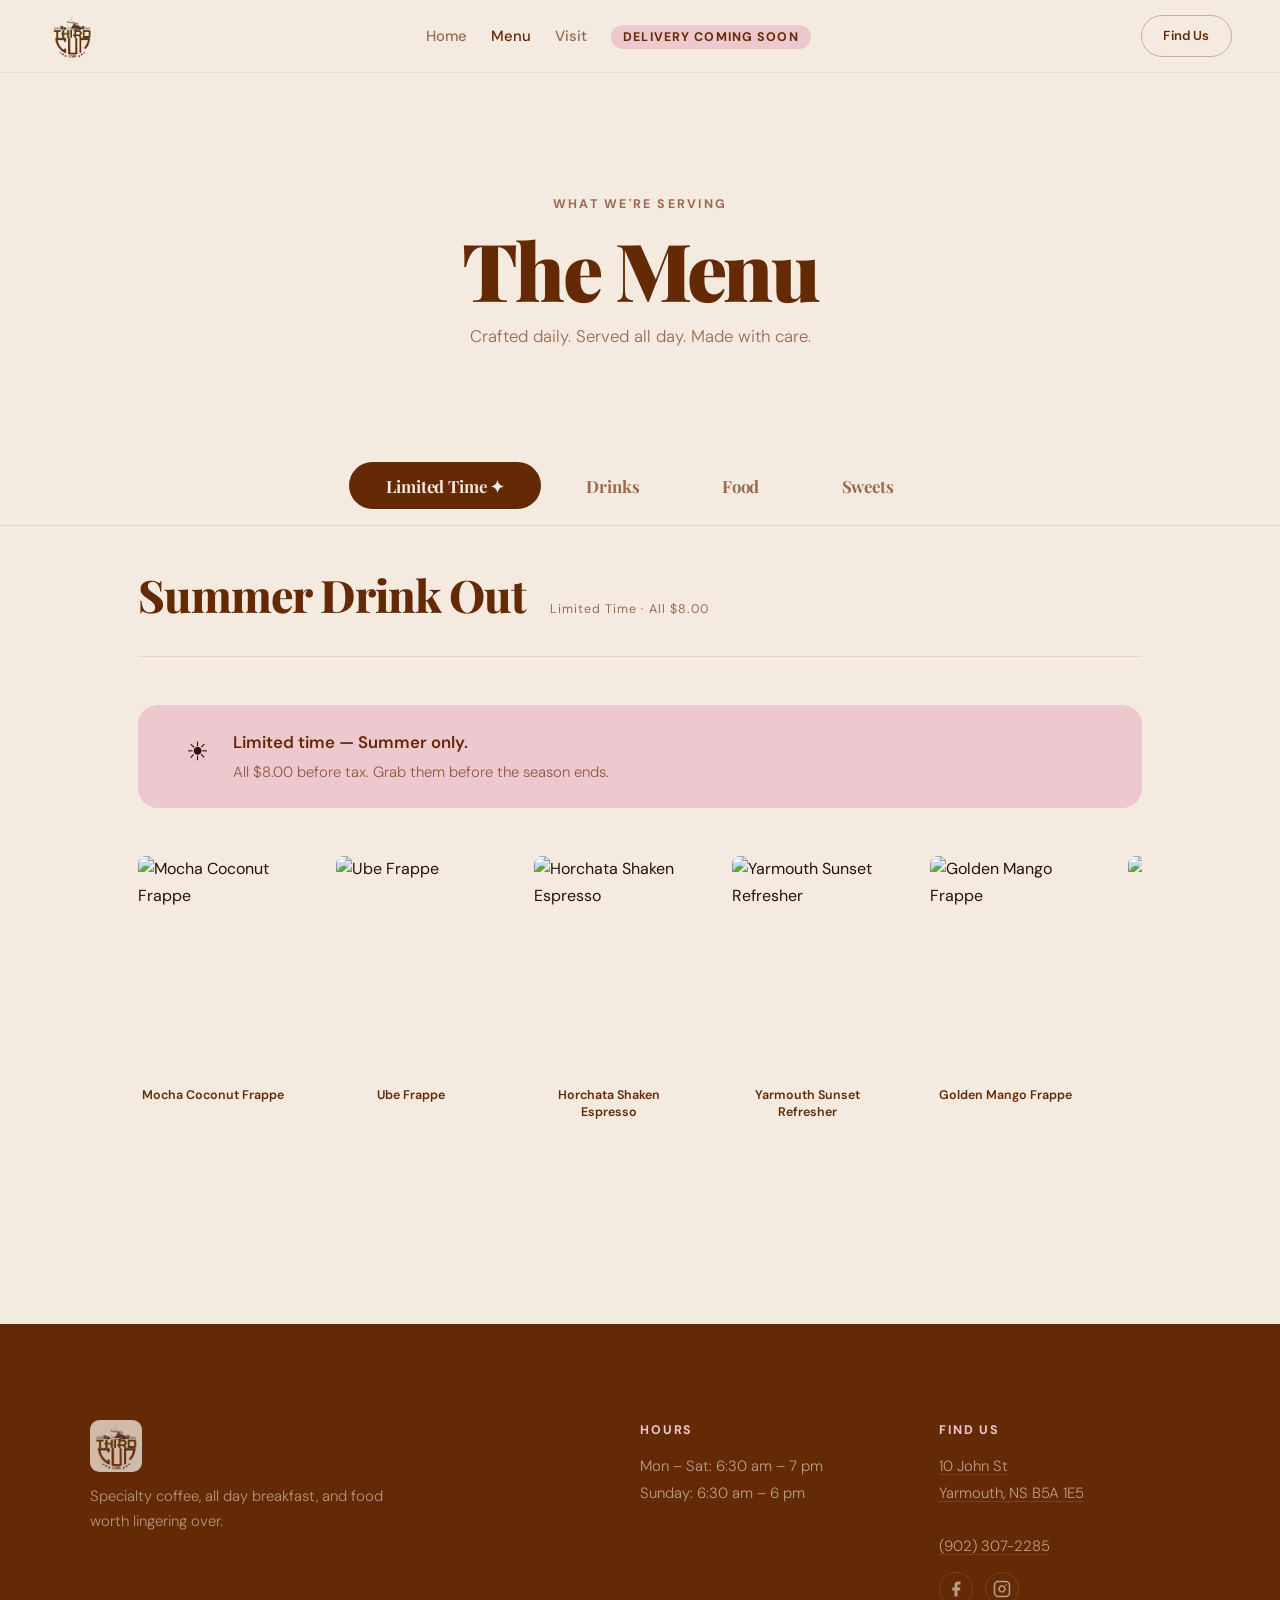
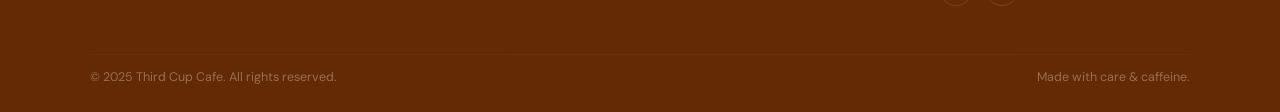
==== commit f2da56a2: "Update print statement from 'Hello' to 'Goodbye'" ====
--- a/menu.html
+++ b/menu.html
@@ -4,7 +4,7 @@
   <meta charset="UTF-8" />
   <meta name="viewport" content="width=device-width, initial-scale=1.0" />
   <title>Menu — Third Cup Cafe</title>
-  <meta name="description" content="Browse the Third Cup Cafe menu: specialty drinks, all day breakfast, and house-made snacks." />
+  <meta name="description" content="Browse the Third Cup Cafe menu: specialty drinks, all day breakfast, and house-made sweets." />
   <link rel="preconnect" href="https://fonts.googleapis.com" />
   <link rel="preconnect" href="https://fonts.gstatic.com" crossorigin />
   <link href="https://fonts.googleapis.com/css2?family=Playfair+Display:ital,wght@0,400;0,600;0,700;0,900;1,400;1,700&family=DM+Sans:opsz,wght@9..40,300;9..40,400;9..40,500;9..40,600&display=swap" rel="stylesheet" />
@@ -21,6 +21,7 @@
       <li><a href="index.html">Home</a></li>
       <li><a href="menu.html" class="active">Menu</a></li>
       <li><a href="index.html#contact">Visit</a></li>
+      <li><span class="nav-coming-soon">Delivery Coming Soon</span></li>
     </ul>
     <a href="index.html#contact" class="btn btn-outline" style="padding:.55rem 1.35rem;font-size:.82rem;">Find Us</a>
   </nav>
@@ -34,316 +35,986 @@
     </div>
   </header>
 
-  <!-- ── Sticky section nav ────────────────────────────────── -->
-  <nav class="menu-subnav" aria-label="Menu sections">
-    <a href="#limited-time">Limited Time</a>
-    <a href="#drinks">Drinks</a>
-    <a href="#food">Food</a>
-    <a href="#desserts">Snacks &amp; Sweets</a>
-  </nav>
-
-  <!-- ═══════════════════════════════════════════════════════
-       LIMITED TIME
-  ═══════════════════════════════════════════════════════ -->
-  <section class="menu-section" id="limited-time">
-    <div class="menu-section-header reveal">
-      <h2>Limited Time</h2>
-      <span class="item-count">While it lasts</span>
-    </div>
-
-    <!-- banner callout -->
-    <div class="limited-banner reveal reveal-delay-1">
-      <span class="limited-banner-icon">⏳</span>
-      <div>
-        <strong>These won't be here forever.</strong>
-        <p>Seasonal specials and one-off collabs — order them before they're gone.</p>
+  <!-- ── Main Tab Bar ──────────────────────────────────────── -->
+  <div class="menu-tabs-main" role="tablist" aria-label="Menu categories">
+    <button class="tab-main-btn active" data-tab="limited" role="tab" aria-selected="true">Limited Time ✦</button>
+    <button class="tab-main-btn" data-tab="drinks" role="tab" aria-selected="false">Drinks</button>
+    <button class="tab-main-btn" data-tab="food" role="tab" aria-selected="false">Food</button>
+    <button class="tab-main-btn" data-tab="sweets" role="tab" aria-selected="false">Sweets</button>
+  </div>
+
+  <!-- ══════════════════════════════════════════════════════════
+       DRINKS TAB
+  ══════════════════════════════════════════════════════════ -->
+  <div class="tab-panel" id="tab-drinks">
+
+    <div class="menu-subtabs" role="tablist" aria-label="Drink categories">
+      <button class="tab-sub-btn active" data-subtab="drinks-withcoffee" role="tab">With Coffee</button>
+      <button class="tab-sub-btn" data-subtab="drinks-withoutcoffee" role="tab">Without Coffee</button>
+      <button class="tab-sub-btn" data-subtab="drinks-kids" role="tab">Kid's Drinks</button>
+    </div>
+
+    <!-- ── With Coffee ───────────────────────────────────────── -->
+    <div class="sub-panel active" id="sub-drinks-withcoffee">
+
+      <section class="menu-section">
+        <div class="menu-section-header reveal">
+          <h2>Frappes</h2>
+          <span class="item-count">Grande 16 oz · Large 20 oz</span>
+        </div>
+        <div class="drink-list">
+          <div class="drink-row reveal"><div class="drink-info"><span class="drink-name">Mocha</span><span class="drink-desc">Rich espresso blended with chocolate and ice, topped with whipped cream.</span></div><span class="drink-price">Grande $7.25 / Large $7.75</span></div>
+          <div class="drink-row reveal"><div class="drink-info"><span class="drink-name">Caramel</span><span class="drink-desc">Smooth caramel blended with espresso and milk, crowned with whipped cream.</span></div><span class="drink-price">Grande $7.25 / Large $7.75</span></div>
+          <div class="drink-row reveal"><div class="drink-info"><span class="drink-name">Java Chips</span><span class="drink-desc">Espresso frappe loaded with chocolate chips for extra indulgent crunch.</span></div><span class="drink-price">Grande $7.25 / Large $7.75</span></div>
+          <div class="drink-row reveal"><div class="drink-info"><span class="drink-name">Caramel Java Chips</span><span class="drink-desc">Caramel and java chip frappe — the ultimate indulgence.</span></div><span class="drink-price">Grande $7.25 / Large $8.00</span></div>
+          <div class="drink-row reveal"><div class="drink-info"><span class="drink-name">Ferrero Rocher</span><span class="drink-desc">Hazelnut chocolate frappe inspired by the beloved confection.</span></div><span class="drink-price">Grande $7.25 / Large $8.00</span></div>
+          <div class="drink-row reveal"><div class="drink-info"><span class="drink-name">Biscoff</span><span class="drink-desc">Spiced Biscoff cookie butter blended into a creamy frappe.</span></div><span class="drink-price">Grande $7.75 / Large $8.00</span></div>
+        </div>
+      </section>
+
+      <div class="drinks-divider"></div>
+
+      <section class="menu-section">
+        <div class="menu-section-header reveal">
+          <h2>Hot/Iced Beverages</h2>
+          <span class="item-count">Grande 16 oz · Large 20 oz</span>
+        </div>
+        <div class="drink-list">
+          <div class="drink-row reveal"><div class="drink-info"><span class="drink-name">Brown Sugar Shaken Espresso</span><span class="drink-desc">Bold espresso shaken with brown sugar over ice for a smooth, frothy experience.</span></div><span class="drink-price">$6.99</span></div>
+          <div class="drink-row reveal"><div class="drink-info"><span class="drink-name">Brewed Coffee</span><span class="drink-desc">Freshly brewed drip coffee.</span></div><span class="drink-price">Grande $3.25 / Large $3.95</span></div>
+          <div class="drink-row reveal"><div class="drink-info"><span class="drink-name">Misto</span><span class="drink-desc">Half brewed coffee, half steamed milk.</span></div><span class="drink-price">Grande $4.25 / Large $4.25</span></div>
+          <div class="drink-row reveal"><div class="drink-info"><span class="drink-name">Cafe Mocha</span><span class="drink-desc">Rich espresso with chocolate syrup and steamed milk.</span></div><span class="drink-price">Grande $5.95 / Large $6.25</span></div>
+          <div class="drink-row reveal"><div class="drink-info"><span class="drink-name">Canadiano</span><span class="drink-desc">Espresso diluted with hot water — smooth and rich.</span></div><span class="drink-price">Grande $3.25 / Large $3.95</span></div>
+          <div class="drink-row reveal"><div class="drink-info"><span class="drink-name">Flat White</span><span class="drink-desc">Velvety microfoam espresso — stronger than a latte.</span></div><span class="drink-price">Grande $5.25 / Large $5.25</span></div>
+          <div class="drink-row reveal"><div class="drink-info"><span class="drink-name">Caramel Macchiato</span><span class="drink-desc">Espresso over vanilla milk with signature caramel drizzle. Available hot or iced.</span></div><span class="drink-price">Grande $5.95 / Large $6.50</span></div>
+        </div>
+      </section>
+
+      <div class="drinks-divider"></div>
+
+      <section class="menu-section">
+        <div class="menu-section-header reveal">
+          <h2>Cold Brews</h2>
+          <span class="item-count">Slow-steeped 12+ hours · Grande 16 oz · Large 20 oz</span>
+        </div>
+        <div class="drink-list">
+          <div class="drink-row reveal"><div class="drink-info"><span class="drink-name">Black Caf</span><span class="drink-desc">Pure cold brew — dark, smooth, and unapologetically bold.</span></div><span class="drink-price">Grande $3.85 / Large $4.75</span></div>
+          <div class="drink-row reveal"><div class="drink-info"><span class="drink-name">Vanilla Sweet Cream</span><span class="drink-desc">Cold brew topped with a cascade of silky vanilla sweet cream.</span></div><span class="drink-price">Grande $6.99 / Large $7.25</span></div>
+          <div class="drink-row reveal"><div class="drink-info"><span class="drink-name">Cinnamon</span><span class="drink-desc">Cold brew infused with warm cinnamon spice.</span></div><span class="drink-price">Grande $6.99 / Large $7.25</span></div>
+          <div class="drink-row reveal"><div class="drink-info"><span class="drink-name">Caramel Macchiato</span><span class="drink-desc">Espresso over vanilla milk with signature caramel drizzle. Available hot or iced.</span></div><span class="drink-price">Grande $5.95 / Large $6.50</span></div>
+        </div>
+      </section>
+
+      <div class="drinks-divider"></div>
+
+      <section class="menu-section">
+        <div class="menu-section-header reveal">
+          <h2>Flavour Shots</h2>
+          <span class="item-count">Add to any drink</span>
+        </div>
+        <p class="section-note reveal">Customize your drink with any of our house flavour shots.</p>
+        <div class="flavour-grid reveal reveal-delay-1">
+          <span class="flavour-pill">Vanilla (SF)</span>
+          <span class="flavour-pill">French Vanilla</span>
+          <span class="flavour-pill">Raspberry</span>
+          <span class="flavour-pill">Caramel (SF)</span>
+          <span class="flavour-pill">Strawberry</span>
+          <span class="flavour-pill">Lavender</span>
+          <span class="flavour-pill">Cinnamon</span>
+          <span class="flavour-pill">Hazelnut</span>
+          <span class="flavour-pill">Pistachio</span>
+          <span class="flavour-pill">Peppermint</span>
+          <span class="flavour-pill">Coconut</span>
+          <span class="flavour-pill">Mojito Mix</span>
+          <span class="flavour-pill">Blue Curacao</span>
+          <span class="flavour-pill">Green Apple</span>
+          <span class="flavour-pill">Cherry</span>
+          <span class="flavour-pill">Toasted Marshmallow</span>
+        </div>
+      </section>
+
+      <div class="drinks-divider"></div>
+
+      <section class="menu-section">
+        <div class="menu-section-header reveal">
+          <h2>Milk Options</h2>
+          <span class="item-count">Substitute in any drink</span>
+        </div>
+        <p class="section-note reveal">Swap your milk in any drink at no extra charge.</p>
+        <div class="flavour-grid reveal reveal-delay-1">
+          <span class="flavour-pill">Half-and-Half</span>
+          <span class="flavour-pill">Whole Milk</span>
+          <span class="flavour-pill">Skim Milk</span>
+          <span class="flavour-pill">Oat Milk</span>
+          <span class="flavour-pill">Soy Milk</span>
+          <span class="flavour-pill">Almond Milk</span>
+          <span class="flavour-pill">Coconut Milk</span>
+          <span class="flavour-pill">Chocolate Milk 1%</span>
+        </div>
+      </section>
+
+    </div><!-- /sub-drinks-withcoffee -->
+
+    <!-- ── Without Coffee ────────────────────────────────────── -->
+    <div class="sub-panel" id="sub-drinks-withoutcoffee">
+
+      <section class="menu-section">
+        <div class="menu-section-header reveal">
+          <h2>Frappes</h2>
+          <span class="item-count">Grande 16 oz · Large 20 oz</span>
+        </div>
+        <div class="drink-list">
+          <div class="drink-row reveal"><div class="drink-info"><span class="drink-name">Chocolate Cream</span><span class="drink-desc">Velvety chocolate cream blended to perfection — no espresso needed.</span></div><span class="drink-price">Grande $7.25 / Large $7.75</span></div>
+          <div class="drink-row reveal"><div class="drink-info"><span class="drink-name">Oreo</span><span class="drink-desc">Blended Oreo cookies and cream topped with crushed cookie crumble. With or without coffee.</span></div><span class="drink-price">Grande $7.25 / Large $8.00</span></div>
+          <div class="drink-row reveal"><div class="drink-info"><span class="drink-name">Vanilla Bean</span><span class="drink-desc">Pure and creamy vanilla bean frappe — a timeless classic.</span></div><span class="drink-price">Grande $7.25 / Large $8.00</span></div>
+          <div class="drink-row reveal"><div class="drink-info"><span class="drink-name">Strawberries &amp; Cream</span><span class="drink-desc">Fresh strawberry puree blended with sweet cream.</span></div><span class="drink-price">Grande $7.75 / Large $8.00</span></div>
+        </div>
+      </section>
+
+      <div class="drinks-divider"></div>
+
+      <section class="menu-section">
+        <div class="menu-section-header reveal">
+          <h2>Hot/Iced Beverages</h2>
+          <span class="item-count">Grande 16 oz · Large 20 oz</span>
+        </div>
+        <div class="drink-list">
+          <div class="drink-row reveal"><div class="drink-info"><span class="drink-name">Matcha Latte</span><span class="drink-desc">Premium ceremonial matcha with steamed milk. Hot or iced.</span></div><span class="drink-price">Grande $6.25 / Large $6.75</span></div>
+          <div class="drink-row reveal"><div class="drink-info"><span class="drink-name">Strawberry Matcha</span><span class="drink-desc">Vibrant strawberry puree layered beneath creamy matcha.</span></div><span class="drink-price">Grande $7.00 / Large $7.50</span></div>
+          <div class="drink-row reveal"><div class="drink-info"><span class="drink-name">Chai Latte</span><span class="drink-desc">Warm spiced chai tea blended with steamed milk. Available hot or iced.</span></div><span class="drink-price">Grande $6.50 / Large $7.00</span></div>
+          <div class="drink-row reveal"><div class="drink-info"><span class="drink-name">Banana Matcha Latte</span><span class="drink-desc">Creamy matcha latte blended with fresh banana for a naturally sweet, smooth twist.</span></div><span class="drink-price">Grande $6.75 / Large $7.25</span></div>
+          <div class="drink-row reveal"><div class="drink-info"><span class="drink-name">Cherry Chai</span><span class="drink-desc">Spiced chai latte layered with sweet cherry — beautifully vibrant, hot or iced.</span></div><span class="drink-price">Grande $6.75 / Large $7.25</span></div>
+          <div class="drink-row reveal"><div class="drink-info"><span class="drink-name">London Fog</span><span class="drink-desc">Earl Grey tea latte with steamed milk and a hint of vanilla.</span></div><span class="drink-price">Grande $4.75 / Large $5.00</span></div>
+          <div class="drink-row reveal"><div class="drink-info"><span class="drink-name">Steeped Tea Latte</span><span class="drink-desc">Your choice of tea steeped and blended with steamed milk for a cozy, creamy sip. Available hot or iced.<br><em style="font-size:.82em;opacity:.75;">Black · Green · Chai · Chamomile · Passion · Wild Sweet Orange</em></span></div><span class="drink-price">Grande $5.50 / Large $6.00</span></div>
+        </div>
+      </section>
+
+      <div class="drinks-divider"></div>
+
+      <section class="menu-section">
+        <div class="menu-section-header reveal">
+          <h2>Refreshers</h2>
+          <span class="item-count">Grande 16 oz</span>
+        </div>
+        <div class="drink-list">
+          <div class="drink-row reveal"><div class="drink-info"><span class="drink-name">Yarmouth Sunset Refresher</span><span class="drink-desc">A vibrant, tropical refresher inspired by the colours of a Yarmouth sunset.</span></div><span class="drink-price">$7.25</span></div>
+          <div class="drink-row reveal"><div class="drink-info"><span class="drink-name">Cranberry Pineapple Refresher</span><span class="drink-desc">Bright cranberry and tropical pineapple blended into a refreshing iced drink.</span></div><span class="drink-price">$7.25</span></div>
+        </div>
+      </section>
+
+      <div class="drinks-divider"></div>
+
+      <section class="menu-section">
+        <div class="menu-section-header reveal">
+          <h2>Teas</h2>
+          <span class="item-count">Grande 16 oz · Large 20 oz</span>
+        </div>
+        <p class="section-note reveal">All teas available as-is or steeped — steeped tea is brewed directly in hot water and allowed to fully steep for maximum flavour, rather than being served in a bag on the side. Herbal teas include Chamomile, Passion Tea, and Wild Sweet Orange.</p>
+        <div class="drink-list">
+          <div class="drink-row reveal"><div class="drink-info"><span class="drink-name">Black Tea</span><span class="drink-desc">Classic bold black tea, served hot or iced.</span></div><span class="drink-price">Grande $3.00 / Large $3.50</span></div>
+          <div class="drink-row reveal"><div class="drink-info"><span class="drink-name">Green Tea</span><span class="drink-desc">Light and refreshing green tea, served hot or iced.</span></div><span class="drink-price">Grande $3.00 / Large $3.50</span></div>
+          <div class="drink-row reveal"><div class="drink-info"><span class="drink-name">Chai</span><span class="drink-desc">Warm spiced chai, served hot or iced.</span></div><span class="drink-price">Grande $3.00 / Large $3.50</span></div>
+          <div class="drink-row reveal"><div class="drink-info"><span class="drink-name">Herbal</span><span class="drink-desc">Choose from Chamomile, Passion Tea, or Wild Sweet Orange — naturally caffeine-free.</span></div><span class="drink-price">Grande $3.00 / Large $3.50</span></div>
+          <div class="drink-row reveal"><div class="drink-info"><span class="drink-name">Steeped Tea</span><span class="drink-desc">Any of the above teas fully steeped in hot water for a bolder, more flavourful brew — no bag on the side.</span></div><span class="drink-price">Grande $3.99 / Large $4.25</span></div>
+        </div>
+      </section>
+
+      <div class="drinks-divider"></div>
+
+      <section class="menu-section">
+        <div class="menu-section-header reveal">
+          <h2>Flavour Shots</h2>
+          <span class="item-count">Add to any drink</span>
+        </div>
+        <p class="section-note reveal">Customize your drink with any of our house flavour shots.</p>
+        <div class="flavour-grid reveal reveal-delay-1">
+          <span class="flavour-pill">Vanilla (SF)</span>
+          <span class="flavour-pill">French Vanilla</span>
+          <span class="flavour-pill">Raspberry</span>
+          <span class="flavour-pill">Caramel (SF)</span>
+          <span class="flavour-pill">Strawberry</span>
+          <span class="flavour-pill">Lavender</span>
+          <span class="flavour-pill">Cinnamon</span>
+          <span class="flavour-pill">Hazelnut</span>
+          <span class="flavour-pill">Pistachio</span>
+          <span class="flavour-pill">Peppermint</span>
+          <span class="flavour-pill">Coconut</span>
+          <span class="flavour-pill">Mojito Mix</span>
+          <span class="flavour-pill">Blue Curacao</span>
+          <span class="flavour-pill">Green Apple</span>
+          <span class="flavour-pill">Cherry</span>
+          <span class="flavour-pill">Toasted Marshmallow</span>
+        </div>
+      </section>
+
+      <div class="drinks-divider"></div>
+
+      <section class="menu-section">
+        <div class="menu-section-header reveal">
+          <h2>Milk Options</h2>
+          <span class="item-count">Substitute in any drink</span>
+        </div>
+        <p class="section-note reveal">Swap your milk in any drink at no extra charge.</p>
+        <div class="flavour-grid reveal reveal-delay-1">
+          <span class="flavour-pill">Half-and-Half</span>
+          <span class="flavour-pill">Whole Milk</span>
+          <span class="flavour-pill">Skim Milk</span>
+          <span class="flavour-pill">Oat Milk</span>
+          <span class="flavour-pill">Soy Milk</span>
+          <span class="flavour-pill">Almond Milk</span>
+          <span class="flavour-pill">Coconut Milk</span>
+          <span class="flavour-pill">Chocolate Milk 1%</span>
+        </div>
+      </section>
+
+    </div><!-- /sub-drinks-withoutcoffee -->
+
+    <!-- ── Kid's Drinks ──────────────────────────────────────── -->
+    <div class="sub-panel" id="sub-drinks-kids">
+      <section class="menu-section">
+        <div class="menu-section-header reveal">
+          <h2>Kid's Drinks</h2>
+          <span class="item-count">Medium 16 oz · Large 20 oz</span>
+        </div>
+        <div class="drink-list">
+          <div class="drink-row reveal"><div class="drink-info"><span class="drink-name">Strawberry Milk</span><span class="drink-desc">Sweet strawberry-flavoured milk.</span></div><span class="drink-price">Med $4.75 / Large $5.25</span></div>
+          <div class="drink-row reveal"><div class="drink-info"><span class="drink-name">Hot Chocolate</span><span class="drink-desc">Creamy hot chocolate — a kid's classic.</span></div><span class="drink-price">Med $4.75 / Large $3.25</span></div>
+          <div class="drink-row reveal"><div class="drink-info"><span class="drink-name">Blueberry Milk</span><span class="drink-desc">Sweet blueberry-flavoured milk.</span></div><span class="drink-price">Med $4.75 / Large $5.25</span></div>
+          <div class="drink-row reveal"><div class="drink-info"><span class="drink-name">Steamer</span><span class="drink-desc">Warm steamed milk with your choice of flavour.</span></div><span class="drink-price">Med $4.50 / Large $3.00</span></div>
+        </div>
+      </section>
+    </div><!-- /sub-drinks-kids -->
+
+  </div><!-- /tab-drinks -->
+
+  <!-- ══════════════════════════════════════════════════════════
+       FOOD TAB
+  ══════════════════════════════════════════════════════════ -->
+  <div class="tab-panel" id="tab-food">
+
+    <div class="menu-subtabs" role="tablist" aria-label="Food subcategories">
+      <button class="tab-sub-btn active" data-subtab="food-breakfast" role="tab">Breakfast Combos</button>
+      <button class="tab-sub-btn" data-subtab="food-sweet" role="tab">Sweet Breakfast</button>
+      <button class="tab-sub-btn" data-subtab="food-sandwiches" role="tab">Sandwiches &amp; Wraps</button>
+      <button class="tab-sub-btn" data-subtab="food-burgers" role="tab">Burgers &amp; Fries</button>
+      <button class="tab-sub-btn" data-subtab="food-specials" role="tab">Third Cup Specials</button>
+      <button class="tab-sub-btn" data-subtab="food-kids" role="tab">Kid's Combos</button>
+      <button class="tab-sub-btn" data-subtab="food-croffles" role="tab">Signature Croffles</button>
+      <button class="tab-sub-btn" data-subtab="food-bowls" role="tab">Lunch Bowls</button>
+    </div>
+
+    <!-- Breakfast Combos -->
+    <div class="sub-panel active" id="sub-food-breakfast">
+      <section class="menu-section">
+        <div class="menu-section-header reveal">
+          <h2>Breakfast Combos</h2>
+          <span class="item-count">All Day</span>
+        </div>
+        <div class="menu-grid">
+
+          <article class="menu-card reveal reveal-delay-1">
+            <div class="menu-card-img">
+              <img src="menu%20images/breakfast%20combos/good%20morning%20combo.jpg" alt="Good Morning Combo" />
+            </div>
+            <div class="menu-card-body">
+              <h3 class="menu-card-name">Good Morning Combo</h3>
+              <p class="menu-card-desc">2 eggs, choice of 3 bacons or 2 sausages, 2 bread toast &amp; potato wedges.</p>
+              <div class="menu-card-footer">
+                <span class="menu-card-price">$11.49</span>
+              </div>
+            </div>
+          </article>
+
+          <article class="menu-card reveal reveal-delay-2">
+            <div class="menu-card-img">
+              <img src="menu%20images/breakfast%20combos/bonjour%20combo.jpg" alt="Bonjour Combo" />
+            </div>
+            <div class="menu-card-body">
+              <h3 class="menu-card-name">Bonjour Combo</h3>
+              <p class="menu-card-desc">2 eggs, 3 bacons, 2 sausages, pancakes &amp; potato wedges.</p>
+              <div class="menu-card-footer">
+                <span class="menu-card-price">$15.25</span>
+              </div>
+            </div>
+          </article>
+
+          <article class="menu-card reveal reveal-delay-3">
+            <div class="menu-card-img">
+              <img src="menu%20images/breakfast%20combos/buenos%20dias%20combo.jpg" alt="Buenos Dias Combo" />
+            </div>
+            <div class="menu-card-body">
+              <h3 class="menu-card-name">Buenos Dias Combo</h3>
+              <p class="menu-card-desc">2 eggs, 3 bacons, 2 sausages, 2 French toast with mix berries &amp; potato wedges.</p>
+              <div class="menu-card-footer">
+                <span class="menu-card-price">$17.25</span>
+                <span class="menu-card-tag">Fan Favourite</span>
+              </div>
+            </div>
+          </article>
+
+          <article class="menu-card reveal reveal-delay-1">
+            <div class="menu-card-img">
+              <img src="menu%20images/breakfast%20combos/guten%20morgen%20combo.jpg" alt="Guten Morgen Combo" />
+            </div>
+            <div class="menu-card-body">
+              <h3 class="menu-card-name">Guten Morgen Combo</h3>
+              <p class="menu-card-desc">2 eggs, 3 bacons, 2 sausages, 1 waffle with Nutella filling, strawberries, bananas &amp; potato wedges.</p>
+              <div class="menu-card-footer">
+                <span class="menu-card-price">$17.25</span>
+                <span class="menu-card-tag">Fan Favourite</span>
+              </div>
+            </div>
+          </article>
+
+          <article class="menu-card reveal reveal-delay-2">
+            <div class="menu-card-img">
+              <img src="menu%20images/breakfast%20combos/eggs%20benedict.jpg" alt="Eggs Benedict" />
+            </div>
+            <div class="menu-card-body">
+              <h3 class="menu-card-name">Eggs Benedict</h3>
+              <p class="menu-card-desc">2 halves of an English muffin, each topped with ham, poached egg &amp; our signature hollandaise sauce, served with fruits &amp; potato wedges.</p>
+              <div class="menu-card-footer">
+                <span class="menu-card-price">$17.99</span>
+                <span class="menu-card-tag">Signature</span>
+              </div>
+            </div>
+          </article>
+
+          <article class="menu-card reveal reveal-delay-3">
+            <div class="menu-card-img">
+              <img src="menu%20images/breakfast%20combos/keto%20combo.png" alt="Keto Combo" />
+            </div>
+            <div class="menu-card-body">
+              <h3 class="menu-card-name">Keto Combo</h3>
+              <p class="menu-card-desc">2 eggs, 2 sausages, 3 bacons, 1 whole avocado sliced, served with cucumber and tomato.</p>
+              <div class="menu-card-footer">
+                <span class="menu-card-price">$15.99</span>
+              </div>
+            </div>
+          </article>
+
+        </div>
+      </section>
+    </div>
+
+    <!-- Sweet Breakfast -->
+    <div class="sub-panel" id="sub-food-sweet">
+      <section class="menu-section">
+        <div class="menu-section-header reveal">
+          <h2>Sweet Breakfast</h2>
+          <span class="item-count">All Day</span>
+        </div>
+        <div class="menu-grid">
+
+          <article class="menu-card reveal reveal-delay-1">
+            <div class="menu-card-img">
+              <img src="menu%20images/sweet%20breakfast/pancakes.jpg" alt="Pancakes" />
+            </div>
+            <div class="menu-card-body">
+              <h3 class="menu-card-name">Pancakes</h3>
+              <p class="menu-card-desc">Fluffy golden pancakes served with butter and maple syrup.</p>
+              <div class="menu-card-footer">
+                <span class="menu-card-price">$10.99</span>
+              </div>
+            </div>
+          </article>
+
+          <article class="menu-card reveal reveal-delay-2">
+            <div class="menu-card-img">
+              <img src="menu%20images/sweet%20breakfast/french%20toast.jpg" alt="French Toast" />
+            </div>
+            <div class="menu-card-body">
+              <h3 class="menu-card-name">French Toast</h3>
+              <p class="menu-card-desc">Thick-cut brioche French toast dusted with powdered sugar, served with maple syrup.</p>
+              <div class="menu-card-footer">
+                <span class="menu-card-price">$11.99</span>
+              </div>
+            </div>
+          </article>
+
+          <article class="menu-card reveal reveal-delay-3">
+            <div class="menu-card-img">
+              <img src="menu%20images/sweet%20breakfast/waffles.jpg" alt="Waffles" />
+            </div>
+            <div class="menu-card-body">
+              <h3 class="menu-card-name">Waffles</h3>
+              <p class="menu-card-desc">Crispy Belgian waffles served with fresh toppings and maple syrup.</p>
+              <div class="menu-card-footer">
+                <span class="menu-card-price">$11.99</span>
+              </div>
+            </div>
+          </article>
+
+        </div>
+      </section>
+    </div>
+
+    <!-- Sandwiches & Wraps -->
+    <div class="sub-panel" id="sub-food-sandwiches">
+      <section class="menu-section">
+        <div class="menu-section-header reveal">
+          <h2>Sandwiches &amp; Wraps</h2>
+          <span class="item-count">Made fresh</span>
+        </div>
+        <div class="menu-grid">
+
+          <article class="menu-card reveal reveal-delay-1">
+            <div class="menu-card-img">
+              <img src="menu%20images/sandwiches%20and%20wraps/ham%20and%20cheese.png" alt="Ham & Cheese" />
+            </div>
+            <div class="menu-card-body">
+              <h3 class="menu-card-name">Ham &amp; Cheese</h3>
+              <p class="menu-card-desc">Classic toasted ham and cheese sandwich.</p>
+              <div class="menu-card-footer">
+                <span class="menu-card-price">$7.25</span>
+              </div>
+            </div>
+          </article>
+
+          <article class="menu-card reveal reveal-delay-2">
+            <div class="menu-card-img">
+              <img src="menu%20images/sandwiches%20and%20wraps/grilled%20cheese.png" alt="Grilled Cheese" />
+            </div>
+            <div class="menu-card-body">
+              <h3 class="menu-card-name">Grilled Cheese</h3>
+              <p class="menu-card-desc">Golden toasted sourdough with melted cheddar — gooey, crispy, and satisfying.</p>
+              <div class="menu-card-footer">
+                <span class="menu-card-price">$8.99</span>
+                <span class="menu-card-tag">Popular</span>
+              </div>
+            </div>
+          </article>
+
+          <article class="menu-card reveal reveal-delay-3">
+            <div class="menu-card-img">
+              <img src="menu%20images/sandwiches%20and%20wraps/blt%20sandwich.png" alt="BLT Sandwich" />
+            </div>
+            <div class="menu-card-body">
+              <h3 class="menu-card-name">BLT Sandwich</h3>
+              <p class="menu-card-desc">Mayonnaise, bacon, lettuce &amp; tomato.</p>
+              <div class="menu-card-footer">
+                <span class="menu-card-price">$8.79</span>
+              </div>
+            </div>
+          </article>
+
+          <article class="menu-card reveal reveal-delay-1">
+            <div class="menu-card-img">
+              <img src="menu%20images/sandwiches%20and%20wraps/avocado%20toast.png" alt="Avocado Toast" />
+            </div>
+            <div class="menu-card-body">
+              <h3 class="menu-card-name">Avocado Toast</h3>
+              <p class="menu-card-desc">Freshly smashed avocado on toasted sourdough bread.</p>
+              <div class="menu-card-footer">
+                <span class="menu-card-price">$8.99</span>
+              </div>
+            </div>
+          </article>
+
+          <article class="menu-card reveal reveal-delay-2">
+            <div class="menu-card-img">
+              <img src="menu%20images/sandwiches%20and%20wraps/breakfast%20sandwich.png" alt="Breakfast Sandwich" />
+            </div>
+            <div class="menu-card-body">
+              <h3 class="menu-card-name">Breakfast Sandwich</h3>
+              <p class="menu-card-desc">Cream cheese, avocado, sunny side egg, bacon.</p>
+              <div class="menu-card-footer">
+                <span class="menu-card-price">$11.25</span>
+              </div>
+            </div>
+          </article>
+
+          <article class="menu-card reveal reveal-delay-3">
+            <div class="menu-card-img">
+              <img src="menu%20images/sandwiches%20and%20wraps/chicken%20salad%20sandwich.png" alt="Chicken Salad Sandwich" />
+            </div>
+            <div class="menu-card-body">
+              <h3 class="menu-card-name">Chicken Salad Sandwich</h3>
+              <p class="menu-card-desc">Third Cup signature chicken salad.</p>
+              <div class="menu-card-footer">
+                <span class="menu-card-price">$10.99</span>
+                <span class="menu-card-tag">Signature</span>
+              </div>
+            </div>
+          </article>
+
+          <article class="menu-card reveal reveal-delay-1">
+            <div class="menu-card-img">
+              <img src="menu%20images/sandwiches%20and%20wraps/roast%20beef%20mushroom%20melt.png" alt="Roast Beef Mushroom Melt" />
+            </div>
+            <div class="menu-card-body">
+              <h3 class="menu-card-name">Roast Beef Mushroom Melt</h3>
+              <p class="menu-card-desc">Slow-roasted beef with sautéed mushrooms, melted cheese on toasted sourdough.</p>
+              <div class="menu-card-footer">
+                <span class="menu-card-price">$15.99</span>
+                <span class="menu-card-tag">Chef's Pick</span>
+              </div>
+            </div>
+          </article>
+
+          <article class="menu-card reveal reveal-delay-2">
+            <div class="menu-card-img">
+              <img src="menu%20images/sandwiches%20and%20wraps/chicken%20shwarma.jpg" alt="Chicken Shawarma Wrap" />
+            </div>
+            <div class="menu-card-body">
+              <h3 class="menu-card-name">Chicken Shawarma Wrap</h3>
+              <p class="menu-card-desc">Seasoned chicken shawarma with fresh vegetables wrapped in a warm flatbread.</p>
+              <div class="menu-card-footer">
+                <span class="menu-card-price">$14.99</span>
+                <span class="menu-card-tag">Popular</span>
+              </div>
+            </div>
+          </article>
+
+        </div>
+      </section>
+    </div>
+
+    <!-- Burgers & Fries -->
+    <div class="sub-panel" id="sub-food-burgers">
+      <section class="menu-section">
+        <div class="menu-section-header reveal">
+          <h2>Burgers &amp; Fries</h2>
+          <span class="item-count">House-made patties, served with fries</span>
+        </div>
+        <div class="menu-grid">
+
+          <article class="menu-card reveal reveal-delay-1">
+            <div class="menu-card-img">
+              <img src="menu%20images/burgers%20and%20fries/third%20cup%20og%20burger.jpg" alt="Third Cup OG Burger" />
+            </div>
+            <div class="menu-card-body">
+              <h3 class="menu-card-name">Third Cup OG Burger</h3>
+              <p class="menu-card-desc">Classic burger with Third Cup signature beef patty, tomato, sautéed onion, pickles, cheddar cheese, ketchup, mustard, mayo — served with fries.</p>
+              <div class="menu-card-footer">
+                <span class="menu-card-price">$14.99</span>
+                <span class="menu-card-tag">Signature</span>
+              </div>
+            </div>
+          </article>
+
+          <article class="menu-card reveal reveal-delay-2">
+            <div class="menu-card-img">
+              <img src="menu%20images/burgers%20and%20fries/balsamic%20glazed%20mushroom%20burger.jpg" alt="Balsamic Glazed Mushroom Burger" />
+            </div>
+            <div class="menu-card-body">
+              <h3 class="menu-card-name">Balsamic Glazed Mushroom Burger</h3>
+              <p class="menu-card-desc">Third Cup signature beef patty, sautéed mushroom, balsamic caramelized onion, mayo — served with fries.</p>
+              <div class="menu-card-footer">
+                <span class="menu-card-price">$16.25</span>
+              </div>
+            </div>
+          </article>
+
+          <article class="menu-card reveal reveal-delay-3">
+            <div class="menu-card-img">
+              <img src="menu%20images/burgers%20and%20fries/crispy%20chicken%20burger.jpg" alt="Crispy Chicken Burger" />
+            </div>
+            <div class="menu-card-body">
+              <h3 class="menu-card-name">Crispy Chicken Burger</h3>
+              <p class="menu-card-desc">House-made crispy chicken, special chicken sauce, cheddar cheese, pickles — served with fries.</p>
+              <div class="menu-card-footer">
+                <span class="menu-card-price">$15.99</span>
+                <span class="menu-card-tag">Popular</span>
+              </div>
+            </div>
+          </article>
+
+          <article class="menu-card reveal reveal-delay-1">
+            <div class="menu-card-img">
+              <img src="menu%20images/burgers%20and%20fries/chicken%20bbq%20burger.jpg" alt="Chicken BBQ Burger" />
+            </div>
+            <div class="menu-card-body">
+              <h3 class="menu-card-name">Chicken BBQ Burger</h3>
+              <p class="menu-card-desc">House-made crispy chicken, special BBQ sauce, Swiss cheese, pickles — served with fries.</p>
+              <div class="menu-card-footer">
+                <span class="menu-card-price">$16.25</span>
+              </div>
+            </div>
+          </article>
+
+        </div>
+      </section>
+    </div>
+
+    <!-- Third Cup Specials -->
+    <div class="sub-panel" id="sub-food-specials">
+      <section class="menu-section">
+        <div class="menu-section-header reveal">
+          <h2>Third Cup Specials</h2>
+          <span class="item-count">House-made specialties</span>
+        </div>
+        <div class="menu-grid">
+
+          <article class="menu-card reveal reveal-delay-1">
+            <div class="menu-card-img">
+              <img src="menu%20images/third%20cup%20specials/pork%20bbq%20skewers.jpg" alt="Pork BBQ Skewers" />
+            </div>
+            <div class="menu-card-body">
+              <h3 class="menu-card-name">Pork BBQ Skewers</h3>
+              <p class="menu-card-desc">2 pcs home-made pork skewers served with rice and egg.</p>
+              <div class="menu-card-footer">
+                <span class="menu-card-price">$16.99</span>
+              </div>
+            </div>
+          </article>
+
+          <article class="menu-card reveal reveal-delay-2">
+            <div class="menu-card-img">
+              <img src="menu%20images/third%20cup%20specials/chicken%20bbq.jpg" alt="Chicken BBQ" />
+            </div>
+            <div class="menu-card-body">
+              <h3 class="menu-card-name">Chicken BBQ</h3>
+              <p class="menu-card-desc">1 pc quarter leg chicken marinated with home-made BBQ sauce.</p>
+              <div class="menu-card-footer">
+                <span class="menu-card-price">$16.99</span>
+              </div>
+            </div>
+          </article>
+
+          <article class="menu-card reveal reveal-delay-3">
+            <div class="menu-card-img">
+              <img src="menu%20images/third%20cup%20specials/chicken%20alredo%20pasta.jpg" alt="Chicken Alfredo Pasta" />
+            </div>
+            <div class="menu-card-body">
+              <h3 class="menu-card-name">Chicken Alfredo Pasta</h3>
+              <p class="menu-card-desc">Creamy Alfredo fettuccine with tender chicken, served with garlic bread.</p>
+              <div class="menu-card-footer">
+                <span class="menu-card-price">$15.99</span>
+              </div>
+            </div>
+          </article>
+
+        </div>
+      </section>
+    </div>
+
+    <!-- Kid's Combos -->
+    <div class="sub-panel" id="sub-food-kids">
+      <section class="menu-section">
+        <div class="menu-section-header reveal">
+          <h2>Kid's Combos</h2>
+          <span class="item-count">Little ones deserve great food too</span>
+        </div>
+        <div class="menu-grid">
+
+          <article class="menu-card reveal reveal-delay-1">
+            <div class="menu-card-img">
+              <img src="menu%20images/kids%20combos/whatever.png" alt="Whatever" />
+            </div>
+            <div class="menu-card-body">
+              <h3 class="menu-card-name">"Whatever"</h3>
+              <p class="menu-card-desc">1 waffle with Nutella and strawberries.</p>
+              <div class="menu-card-footer">
+                <span class="menu-card-price">$8.99</span>
+              </div>
+            </div>
+          </article>
+
+          <article class="menu-card reveal reveal-delay-2">
+            <div class="menu-card-img">
+              <img src="menu%20images/kids%20combos/i%20dont%20know.png" alt="I Don't Know" />
+            </div>
+            <div class="menu-card-body">
+              <h3 class="menu-card-name">"I Don't Know"</h3>
+              <p class="menu-card-desc">2 pancakes with 2 sausages.</p>
+              <div class="menu-card-footer">
+                <span class="menu-card-price">$8.99</span>
+              </div>
+            </div>
+          </article>
+
+          <article class="menu-card reveal reveal-delay-3">
+            <div class="menu-card-img">
+              <img src="menu%20images/kids%20combos/im%20not%20hungry.png" alt="I'm Not Hungry" />
+            </div>
+            <div class="menu-card-body">
+              <h3 class="menu-card-name">"I'm Not Hungry"</h3>
+              <p class="menu-card-desc">2 brioche French toast with 2 bacons.</p>
+              <div class="menu-card-footer">
+                <span class="menu-card-price">$8.99</span>
+              </div>
+            </div>
+          </article>
+
+          <article class="menu-card reveal reveal-delay-1">
+            <div class="menu-card-img">
+              <img src="menu%20images/kids%20combos/eye%20roll.png" alt="Eye Roll" />
+            </div>
+            <div class="menu-card-body">
+              <h3 class="menu-card-name">"Eye Roll"</h3>
+              <p class="menu-card-desc">Scrambled egg with 2 sausages &amp; 2 bacons.</p>
+              <div class="menu-card-footer">
+                <span class="menu-card-price">$8.99</span>
+              </div>
+            </div>
+          </article>
+
+        </div>
+      </section>
+    </div>
+
+    <!-- Signature Croffles -->
+    <div class="sub-panel" id="sub-food-croffles">
+      <section class="menu-section">
+        <div class="menu-section-header reveal">
+          <h2>Signature Croffles</h2>
+          <span class="item-count">Croissant + Waffle — our signature creation</span>
+        </div>
+        <div class="menu-grid">
+
+          <article class="menu-card reveal reveal-delay-1">
+            <div class="menu-card-img">
+              <img src="menu%20images/signature%20croffles/nutella%20banana%20signature%20croffle.png" alt="Nutella Banana Croffle" />
+            </div>
+            <div class="menu-card-body">
+              <h3 class="menu-card-name">Nutella Banana</h3>
+              <p class="menu-card-desc">Nutella + sliced banana.</p>
+              <div class="menu-card-footer">
+                <span class="menu-card-price">$7.25</span>
+              </div>
+            </div>
+          </article>
+
+          <article class="menu-card reveal reveal-delay-2">
+            <div class="menu-card-img">
+              <img src="menu%20images/signature%20croffles/nutella%20strawberry.png" alt="Nutella Strawberry Croffle" />
+            </div>
+            <div class="menu-card-body">
+              <h3 class="menu-card-name">Nutella Strawberry</h3>
+              <p class="menu-card-desc">Nutella + fresh strawberries.</p>
+              <div class="menu-card-footer">
+                <span class="menu-card-price">$7.25</span>
+              </div>
+            </div>
+          </article>
+
+          <article class="menu-card reveal reveal-delay-3">
+            <div class="menu-card-img">
+              <img src="menu%20images/signature%20croffles/biscoff%20signature%20croffle.png" alt="Biscoff Croffle" />
+            </div>
+            <div class="menu-card-body">
+              <h3 class="menu-card-name">Biscoff</h3>
+              <p class="menu-card-desc">Spiced Biscoff cookie butter croffle.</p>
+              <div class="menu-card-footer">
+                <span class="menu-card-price">$7.00</span>
+              </div>
+            </div>
+          </article>
+
+          <article class="menu-card reveal reveal-delay-1">
+            <div class="menu-card-img">
+              <img src="menu%20images/signature%20croffles/oreo%20signature%20croffle.png" alt="Oreo Croffle" />
+            </div>
+            <div class="menu-card-body">
+              <h3 class="menu-card-name">Oreo</h3>
+              <p class="menu-card-desc">Crushed Oreo cookie croffle.</p>
+              <div class="menu-card-footer">
+                <span class="menu-card-price">$7.00</span>
+              </div>
+            </div>
+          </article>
+
+        </div>
+      </section>
+    </div>
+
+    <!-- Lunch Bowls -->
+    <div class="sub-panel" id="sub-food-bowls">
+      <section class="menu-section">
+        <div class="menu-section-header reveal">
+          <h2>Lunch Bowls</h2>
+          <span class="item-count">Served fresh</span>
+        </div>
+        <div class="menu-grid">
+
+          <article class="menu-card reveal reveal-delay-1">
+            <div class="menu-card-img">
+              <img src="menu%20images/lunch%20bowls/sweet%20chili%20chicken%20ala%20carte.jpg" alt="Sweet Chili Chicken Ala Carte" />
+            </div>
+            <div class="menu-card-body">
+              <h3 class="menu-card-name">Sweet Chili Chicken Ala Carte</h3>
+              <p class="menu-card-desc">Tender chicken in a sweet chili glaze.</p>
+              <div class="menu-card-footer">
+                <span class="menu-card-price">$15.25</span>
+              </div>
+            </div>
+          </article>
+
+          <article class="menu-card reveal reveal-delay-2">
+            <div class="menu-card-img">
+              <img src="menu%20images/lunch%20bowls/kung%20pao%20chicken%20bowl.png" alt="Kung Pao Chicken" />
+            </div>
+            <div class="menu-card-body">
+              <h3 class="menu-card-name">Kung Pao Chicken 🌶</h3>
+              <p class="menu-card-desc">Crispy chicken tossed in a kung pao sauce with peanuts &amp; scallions, served with fried rice.</p>
+              <div class="menu-card-footer">
+                <span class="menu-card-price">$16.99</span>
+                <span class="menu-card-tag">Spicy</span>
+              </div>
+            </div>
+          </article>
+
+          <article class="menu-card reveal reveal-delay-3">
+            <div class="menu-card-img">
+              <img src="menu%20images/lunch%20bowls/mongolian%20rice%20beef%20bowl.png" alt="Mongolian Beef Rice Bowl" />
+            </div>
+            <div class="menu-card-body">
+              <h3 class="menu-card-name">Mongolian Beef Rice Bowl</h3>
+              <p class="menu-card-desc">Savoury Mongolian beef served over steamed rice.</p>
+              <div class="menu-card-footer">
+                <span class="menu-card-price">$16.99</span>
+              </div>
+            </div>
+          </article>
+
+          <article class="menu-card reveal reveal-delay-1">
+            <div class="menu-card-img">
+              <img src="menu%20images/lunch%20bowls/chicken%20shawarma%20rice%20bowls.png" alt="Chicken Shawarma Rice Bowl" />
+            </div>
+            <div class="menu-card-body">
+              <h3 class="menu-card-name">Chicken Shawarma Rice Bowl</h3>
+              <p class="menu-card-desc">Seasoned shawarma chicken over saffron rice with fresh tomato, cucumber, red onion &amp; garlic sauce drizzle.</p>
+              <div class="menu-card-footer">
+                <span class="menu-card-price">$16.25</span>
+                <span class="menu-card-tag">Popular</span>
+              </div>
+            </div>
+          </article>
+
+          <article class="menu-card reveal reveal-delay-2">
+            <div class="menu-card-img">
+              <img src="menu%20images/lunch%20bowls/spring%20roll%20rice%20bowl.png" alt="Spring Roll Rice Bowl" />
+            </div>
+            <div class="menu-card-body">
+              <h3 class="menu-card-name">Spring Roll Rice Bowl</h3>
+              <p class="menu-card-desc">Crispy spring rolls served alongside steamed rice.</p>
+              <div class="menu-card-footer">
+                <span class="menu-card-price">$16.25</span>
+              </div>
+            </div>
+          </article>
+
+          <article class="menu-card reveal reveal-delay-3">
+            <div class="menu-card-img">
+              <img src="menu%20images/lunch%20bowls/dynamite%20shrimp%20rice%20bowl.png" alt="Dynamite Shrimp Rice Bowl" />
+            </div>
+            <div class="menu-card-body">
+              <h3 class="menu-card-name">Dynamite Shrimp Rice Bowl</h3>
+              <p class="menu-card-desc">Crispy shrimp tossed in spicy dynamite sauce over steamed rice.</p>
+              <div class="menu-card-footer">
+                <span class="menu-card-price">$21.99</span>
+                <span class="menu-card-tag">Chef's Pick</span>
+              </div>
+            </div>
+          </article>
+
+        </div>
+      </section>
+    </div>
+
+  </div><!-- /tab-food -->
+
+  <!-- ══════════════════════════════════════════════════════════
+       SWEETS TAB
+  ══════════════════════════════════════════════════════════ -->
+  <div class="tab-panel" id="tab-sweets">
+
+    <div class="menu-subtabs" role="tablist" aria-label="Sweets subcategories">
+      <button class="tab-sub-btn active" data-subtab="sweets-snacks" role="tab">Snacks</button>
+      <button class="tab-sub-btn" data-subtab="sweets-desserts" role="tab">Desserts</button>
+    </div>
+
+    <!-- Snacks -->
+    <div class="sub-panel active" id="sub-sweets-snacks">
+      <section class="menu-section">
+        <div class="menu-section-header reveal">
+          <h2>Snacks</h2>
+          <span class="item-count">Baked in-house</span>
+        </div>
+        <div class="snack-list reveal reveal-delay-1">
+          <div class="snack-row"><span class="snack-name">Old Fashioned Donut</span><span class="snack-price">$1.99</span></div>
+          <div class="snack-row"><span class="snack-name">Blueberry Muffin</span><span class="snack-price">$2.99</span></div>
+          <div class="snack-row"><span class="snack-name">Lemon Poppy Seed Muffin</span><span class="snack-price">$2.99</span></div>
+          <div class="snack-row"><span class="snack-name">Lemon Cranberry Muffin</span><span class="snack-price">$2.99</span></div>
+          <div class="snack-row"><span class="snack-name">Apple Strudel</span><span class="snack-price">$2.99</span></div>
+          <div class="snack-row"><span class="snack-name">Chocolate Chip Cookies</span><span class="snack-price">$4.29</span></div>
+          <div class="snack-row"><span class="snack-name">Blueberry Scone</span><span class="snack-price">$3.59</span></div>
+          <div class="snack-row"><span class="snack-name">Oatcake</span><span class="snack-price">$2.99</span></div>
+          <div class="snack-row"><span class="snack-name">Almond Croissant</span><span class="snack-price">$5.99</span></div>
+        </div>
+      </section>
+    </div>
+
+    <!-- Desserts -->
+    <div class="sub-panel" id="sub-sweets-desserts">
+      <section class="menu-section">
+        <div class="menu-section-header reveal">
+          <h2>Desserts</h2>
+          <span class="item-count">House-made daily</span>
+        </div>
+        <div class="snack-list reveal reveal-delay-1">
+          <div class="snack-row"><span class="snack-name">Tiramisu</span><span class="snack-price">$7.25</span></div>
+          <div class="snack-row"><span class="snack-name">Apple Cobbler</span><span class="snack-price">$5.25</span></div>
+          <div class="snack-row"><span class="snack-name">Mango Mousse</span><span class="snack-price">$2.50</span></div>
+          <div class="snack-row"><span class="snack-name">Chocolate Mousse</span><span class="snack-price">$2.50</span></div>
+          <div class="snack-row"><span class="snack-name">New York Cheesecake</span><span class="snack-price">$9.99</span></div>
+        </div>
+      </section>
+    </div>
+
+  </div><!-- /tab-sweets -->
+
+  <!-- ══════════════════════════════════════════════════════════
+       LIMITED TIME TAB
+  ══════════════════════════════════════════════════════════ -->
+  <div class="tab-panel active" id="tab-limited">
+
+    <section class="menu-section" style="padding-top:2rem;">
+      <div class="menu-section-header reveal">
+        <h2>Summer Drink Out</h2>
+        <span class="item-count">Limited Time · All $8.00</span>
       </div>
-    </div>
-
-    <div class="menu-grid" style="margin-top:var(--sp-md)">
-
-      <article class="menu-card reveal reveal-delay-1">
-        <div class="menu-card-img-ph" style="background:linear-gradient(135deg,rgba(100,42,5,.08) 0%,rgba(238,200,207,.4) 100%)">
-          <span class="ph-icon">🌸</span>
-        </div>
-        <div class="menu-card-body">
-          <h3 class="menu-card-name">Sakura Latte</h3>
-          <p class="menu-card-desc">Cherry blossom syrup, steamed oat milk, and a single-origin espresso shot. Light, floral, and fleeting.</p>
-          <div class="menu-card-footer">
-            <span class="menu-card-price">$8.00</span>
-            <span class="menu-card-tag">Limited</span>
-          </div>
-        </div>
-      </article>
-
-      <article class="menu-card reveal reveal-delay-2">
-        <div class="menu-card-img-ph" style="background:linear-gradient(135deg,rgba(100,42,5,.08) 0%,rgba(238,200,207,.4) 100%)">
-          <span class="ph-icon">🫙</span>
-        </div>
-        <div class="menu-card-body">
-          <h3 class="menu-card-name">Mango Float Shake</h3>
-          <p class="menu-card-desc">Inspired by the classic Filipino mango float — layers of cream, ripe mango, and crushed biscuit in drink form.</p>
-          <div class="menu-card-footer">
-            <span class="menu-card-price">$9.50</span>
-            <span class="menu-card-tag">Limited</span>
-          </div>
-        </div>
-      </article>
-
-      <article class="menu-card reveal reveal-delay-3">
-        <div class="menu-card-img-ph" style="background:linear-gradient(135deg,rgba(100,42,5,.08) 0%,rgba(238,200,207,.4) 100%)">
-          <span class="ph-icon">🍳</span>
-        </div>
-        <div class="menu-card-body">
-          <h3 class="menu-card-name">Longsilog Plate</h3>
-          <p class="menu-card-desc">Garlic rice, two sunny-side eggs, and sweet pork longganisa. A proper Filipino breakfast — all day, obviously.</p>
-          <div class="menu-card-footer">
-            <span class="menu-card-price">$16.00</span>
-            <span class="menu-card-tag">Limited</span>
-          </div>
-        </div>
-      </article>
-
-      <article class="menu-card reveal reveal-delay-1">
-        <div class="menu-card-img-ph" style="background:linear-gradient(135deg,rgba(100,42,5,.08) 0%,rgba(238,200,207,.4) 100%)">
-          <span class="ph-icon">🫧</span>
-        </div>
-        <div class="menu-card-body">
-          <h3 class="menu-card-name">Calamansi Fizz</h3>
-          <p class="menu-card-desc">Filipino calamansi juice, honey, and sparkling water. Zippy, citrusy, and dangerously refreshing.</p>
-          <div class="menu-card-footer">
-            <span class="menu-card-price">$7.00</span>
-            <span class="menu-card-tag">Limited</span>
-          </div>
-        </div>
-      </article>
-
-    </div>
-  </section>
-
-  <div style="height:1px;background:linear-gradient(90deg,transparent,rgba(100,42,5,.1) 30%,rgba(100,42,5,.1) 70%,transparent);margin:0 var(--sp-lg);"></div>
-
-  <!-- ═══════════════════════════════════════════════════════
-       DRINKS
-  ═══════════════════════════════════════════════════════ -->
-  <section class="menu-section" id="drinks">
-    <div class="menu-section-header reveal">
-      <h2>Drinks</h2>
-      <span class="item-count">Hot &amp; Cold</span>
-    </div>
-
-    <div class="menu-grid">
-
-      <article class="menu-card reveal reveal-delay-1">
-        <div class="menu-card-img-ph"><span class="ph-icon">☕</span></div>
-        <div class="menu-card-body">
-          <h3 class="menu-card-name">Third Cup Classic</h3>
-          <p class="menu-card-desc">Double-shot espresso over oat milk with house vanilla syrup. The one that started it all.</p>
-          <div class="menu-card-footer">
-            <span class="menu-card-price">$6.50</span>
-            <span class="menu-card-tag">Signature</span>
-          </div>
-        </div>
-      </article>
-
-      <article class="menu-card reveal reveal-delay-2">
-        <div class="menu-card-img-ph"><span class="ph-icon">🧋</span></div>
-        <div class="menu-card-body">
-          <h3 class="menu-card-name">Hibiscus Refresher</h3>
-          <p class="menu-card-desc">Cold-brewed hibiscus, passion fruit, and sparkling water. Tart, floral, unforgettable.</p>
-          <div class="menu-card-footer">
-            <span class="menu-card-price">$7.00</span>
-          </div>
-        </div>
-      </article>
-
-      <article class="menu-card reveal reveal-delay-3">
-        <div class="menu-card-img-ph"><span class="ph-icon">🥤</span></div>
-        <div class="menu-card-body">
-          <h3 class="menu-card-name">Sunrise Smoothie</h3>
-          <p class="menu-card-desc">Mango, pineapple, banana, and coconut milk blended to a velvety, sun-coloured smoothie.</p>
-          <div class="menu-card-footer">
-            <span class="menu-card-price">$8.50</span>
-            <span class="menu-card-tag">Vegan</span>
-          </div>
-        </div>
-      </article>
-
-      <article class="menu-card reveal reveal-delay-1">
-        <div class="menu-card-img-ph"><span class="ph-icon">☕</span></div>
-        <div class="menu-card-body">
-          <h3 class="menu-card-name">Cortado</h3>
-          <p class="menu-card-desc">Equal parts espresso and steamed whole milk. Short, strong, and perfectly balanced.</p>
-          <div class="menu-card-footer">
-            <span class="menu-card-price">$5.00</span>
-          </div>
-        </div>
-      </article>
-
-      <article class="menu-card reveal reveal-delay-2">
-        <div class="menu-card-img-ph"><span class="ph-icon">🍵</span></div>
-        <div class="menu-card-body">
-          <h3 class="menu-card-name">Matcha Cloud</h3>
-          <p class="menu-card-desc">Ceremonial-grade matcha whisked with oat milk and topped with cold foam. Earthy and creamy.</p>
-          <div class="menu-card-footer">
-            <span class="menu-card-price">$8.00</span>
-            <span class="menu-card-tag">Vegan</span>
-          </div>
-        </div>
-      </article>
-
-      <article class="menu-card reveal reveal-delay-3">
-        <div class="menu-card-img-ph"><span class="ph-icon">🧊</span></div>
-        <div class="menu-card-body">
-          <h3 class="menu-card-name">Brown Sugar Latte</h3>
-          <p class="menu-card-desc">Espresso, house-made brown sugar syrup, oat milk, and a dash of cinnamon over ice.</p>
-          <div class="menu-card-footer">
-            <span class="menu-card-price">$7.50</span>
-          </div>
-        </div>
-      </article>
-
-    </div>
-  </section>
-
-  <div style="height:1px;background:linear-gradient(90deg,transparent,rgba(100,42,5,.1) 30%,rgba(100,42,5,.1) 70%,transparent);margin:0 var(--sp-lg);"></div>
-
-  <!-- ═══════════════════════════════════════════════════════
-       FOOD
-  ═══════════════════════════════════════════════════════ -->
-  <section class="menu-section" id="food">
-    <div class="menu-section-header reveal">
-      <h2>Food</h2>
-      <span class="item-count">All Day Breakfast &amp; Lunch</span>
-    </div>
-
-    <div class="menu-grid">
-
-      <article class="menu-card reveal reveal-delay-1">
-        <div class="menu-card-img-ph"><span class="ph-icon">🧇</span></div>
-        <div class="menu-card-body">
-          <h3 class="menu-card-name">Brown Butter Waffles</h3>
-          <p class="menu-card-desc">Golden waffles with maple crème fraîche and seasonal fruit. Available all day.</p>
-          <div class="menu-card-footer">
-            <span class="menu-card-price">$13.00</span>
-            <span class="menu-card-tag">All Day</span>
-          </div>
-        </div>
-      </article>
-
-      <article class="menu-card reveal reveal-delay-2">
-        <div class="menu-card-img-ph"><span class="ph-icon">🍔</span></div>
-        <div class="menu-card-body">
-          <h3 class="menu-card-name">Smash Burger</h3>
-          <p class="menu-card-desc">Double smashed patty, American cheese, pickles, and café sauce on a brioche bun.</p>
-          <div class="menu-card-footer">
-            <span class="menu-card-price">$16.00</span>
-            <span class="menu-card-tag">Fan Fave</span>
-          </div>
-        </div>
-      </article>
-
-      <article class="menu-card reveal reveal-delay-3">
-        <div class="menu-card-img-ph"><span class="ph-icon">🥑</span></div>
-        <div class="menu-card-body">
-          <h3 class="menu-card-name">Avocado Toast</h3>
-          <p class="menu-card-desc">Sourdough, smashed avo, everything bagel seasoning, chilli, and a poached egg.</p>
-          <div class="menu-card-footer">
-            <span class="menu-card-price">$14.00</span>
-            <span class="menu-card-tag">Vegetarian</span>
-          </div>
-        </div>
-      </article>
-
-      <article class="menu-card reveal reveal-delay-1">
-        <div class="menu-card-img-ph"><span class="ph-icon">🍳</span></div>
-        <div class="menu-card-body">
-          <h3 class="menu-card-name">Big Breakfast Plate</h3>
-          <p class="menu-card-desc">Two eggs your way, sourdough toast, grilled tomato, mushrooms, and crispy bacon.</p>
-          <div class="menu-card-footer">
-            <span class="menu-card-price">$17.00</span>
-            <span class="menu-card-tag">All Day</span>
-          </div>
-        </div>
-      </article>
-
-      <article class="menu-card reveal reveal-delay-2">
-        <div class="menu-card-img-ph"><span class="ph-icon">🥣</span></div>
-        <div class="menu-card-body">
-          <h3 class="menu-card-name">Granola Bowl</h3>
-          <p class="menu-card-desc">House-toasted granola with coconut yogurt, honey, seeds, and fresh seasonal fruit.</p>
-          <div class="menu-card-footer">
-            <span class="menu-card-price">$11.00</span>
-            <span class="menu-card-tag">Vegan</span>
-          </div>
-        </div>
-      </article>
-
-      <article class="menu-card reveal reveal-delay-3">
-        <div class="menu-card-img-ph"><span class="ph-icon">🥞</span></div>
-        <div class="menu-card-body">
-          <h3 class="menu-card-name">Ricotta Hotcakes</h3>
-          <p class="menu-card-desc">Fluffy ricotta pancakes with whipped butter, honeycomb, and a dusting of icing sugar.</p>
-          <div class="menu-card-footer">
-            <span class="menu-card-price">$15.00</span>
-          </div>
-        </div>
-      </article>
-
-    </div>
-  </section>
-
-  <div style="height:1px;background:linear-gradient(90deg,transparent,rgba(100,42,5,.1) 30%,rgba(100,42,5,.1) 70%,transparent);margin:0 var(--sp-lg);"></div>
-
-  <!-- ═══════════════════════════════════════════════════════
-       DESSERTS / SNACKS
-  ═══════════════════════════════════════════════════════ -->
-  <section class="menu-section" id="desserts">
-    <div class="menu-section-header reveal">
-      <h2>Snacks &amp; Sweets</h2>
-      <span class="item-count">House Baked Daily</span>
-    </div>
-
-    <div class="menu-grid">
-
-      <article class="menu-card reveal reveal-delay-1">
-        <div class="menu-card-img-ph"><span class="ph-icon">🍰</span></div>
-        <div class="menu-card-body">
-          <h3 class="menu-card-name">Lavender Chiffon Cake</h3>
-          <p class="menu-card-desc">Feather-light chiffon with earl grey cream and a delicate purple glaze. Sliced to order.</p>
-          <div class="menu-card-footer">
-            <span class="menu-card-price">$9.00</span>
-            <span class="menu-card-tag">House Baked</span>
-          </div>
-        </div>
-      </article>
-
-      <article class="menu-card reveal reveal-delay-2">
-        <div class="menu-card-img-ph"><span class="ph-icon">🍪</span></div>
-        <div class="menu-card-body">
-          <h3 class="menu-card-name">Tahini Choc Chip Cookie</h3>
-          <p class="menu-card-desc">Thick, chewy, dark chocolate chunks and flaky sea salt. Warm on request.</p>
-          <div class="menu-card-footer">
-            <span class="menu-card-price">$4.50</span>
-            <span class="menu-card-tag">House Baked</span>
-          </div>
-        </div>
-      </article>
-
-      <article class="menu-card reveal reveal-delay-3">
-        <div class="menu-card-img-ph"><span class="ph-icon">🍮</span></div>
-        <div class="menu-card-body">
-          <h3 class="menu-card-name">Espresso Panna Cotta</h3>
-          <p class="menu-card-desc">Silky espresso cream set to a gentle jiggle, with caramel glaze and a single coffee bean.</p>
-          <div class="menu-card-footer">
-            <span class="menu-card-price">$8.00</span>
-            <span class="menu-card-tag">Seasonal</span>
-          </div>
-        </div>
-      </article>
-
-    </div>
-  </section>
+      <div class="limited-banner reveal reveal-delay-1">
+        <span class="limited-banner-icon">☀️</span>
+        <div>
+          <strong>Limited time — Summer only.</strong>
+          <p>All $8.00 before tax. Grab them before the season ends.</p>
+        </div>
+      </div>
+      <div class="summer-strip reveal reveal-delay-2">
+        <div class="summer-item">
+          <img src="menu%20images/summer%20drink%20outs/Mocha%20Coconut%20Frappe.png" alt="Mocha Coconut Frappe" />
+          <span class="summer-name">Mocha Coconut Frappe</span>
+        </div>
+        <div class="summer-item">
+          <img src="menu%20images/summer%20drink%20outs/Ube%20Frappe.png" alt="Ube Frappe" />
+          <span class="summer-name">Ube Frappe</span>
+        </div>
+        <div class="summer-item">
+          <img src="menu%20images/summer%20drink%20outs/horchata%20shaken%20espresso.png" alt="Horchata Shaken Espresso" />
+          <span class="summer-name">Horchata Shaken Espresso</span>
+        </div>
+        <div class="summer-item">
+          <img src="menu%20images/summer%20drink%20outs/yarmouth%20sunset%20refresher.png" alt="Yarmouth Sunset Refresher" />
+          <span class="summer-name">Yarmouth Sunset Refresher</span>
+        </div>
+        <div class="summer-item">
+          <img src="menu%20images/summer%20drink%20outs/Golden%20Mango%20Frappe.png" alt="Golden Mango Frappe" />
+          <span class="summer-name">Golden Mango Frappe</span>
+        </div>
+        <div class="summer-item">
+          <img src="menu%20images/summer%20drink%20outs/Avocado%20Frappe.png" alt="Avocado Frappe" />
+          <span class="summer-name">Avocado Frappe</span>
+        </div>
+        <div class="summer-item">
+          <img src="menu%20images/summer%20drink%20outs/Cranberry%20Pinapple%20Refresher.png" alt="Cranberry Pineapple Refresher" />
+          <span class="summer-name">Cranberry Pineapple Refresher</span>
+        </div>
+      </div>
+    </section>
+
+  </div><!-- /tab-limited -->
 
   <!-- ── Footer ─────────────────────────────────────────────── -->
   <footer id="contact" class="site-footer" style="margin-top:var(--sp-xl)">
@@ -355,19 +1026,24 @@
       <div class="footer-col">
         <h4>Hours</h4>
         <p>
-          Mon – Fri: 7 am – 7 pm<br />
-          Saturday: 8 am – 6 pm<br />
-          Sunday: 9 am – 5 pm
+          Mon – Sat: 6:30 am – 7 pm<br />
+          Sunday: 6:30 am – 6 pm
         </p>
       </div>
       <div class="footer-col">
         <h4>Find Us</h4>
         <address>
-          42 Ember Lane<br />
-          Brooklyn, NY 11201<br /><br />
-          hello@thirdcup.co<br />
-          (718) 555-0192
+          <a href="https://maps.google.com/?q=10+John+St,+Yarmouth,+NS+B5A+1E5" target="_blank" rel="noopener">10 John St<br />Yarmouth, NS B5A 1E5</a><br /><br />
+          <a href="tel:+19023072285">(902) 307-2285</a>
         </address>
+        <div class="footer-social">
+          <a href="https://www.facebook.com/profile.php?id=61558027832886&sk=photos" target="_blank" rel="noopener" aria-label="Facebook">
+            <svg width="18" height="18" viewBox="0 0 24 24" fill="currentColor"><path d="M18 2h-3a5 5 0 0 0-5 5v3H7v4h3v8h4v-8h3l1-4h-4V7a1 1 0 0 1 1-1h3z"/></svg>
+          </a>
+          <a href="https://www.instagram.com/thirdcupcanada/" target="_blank" rel="noopener" aria-label="Instagram">
+            <svg width="18" height="18" viewBox="0 0 24 24" fill="none" stroke="currentColor" stroke-width="2" stroke-linecap="round" stroke-linejoin="round"><rect x="2" y="2" width="20" height="20" rx="5" ry="5"/><path d="M16 11.37A4 4 0 1 1 12.63 8 4 4 0 0 1 16 11.37z"/><line x1="17.5" y1="6.5" x2="17.51" y2="6.5"/></svg>
+          </a>
+        </div>
       </div>
     </div>
     <div class="footer-bottom">
@@ -377,5 +1053,69 @@
   </footer>
 
   <script src="script.js"></script>
+  <script>
+    // ── Tab system ──────────────────────────────────────────
+    function initTabs() {
+      // Main tabs
+      const mainBtns = document.querySelectorAll('.tab-main-btn');
+      const mainPanels = document.querySelectorAll('.tab-panel');
+
+      mainBtns.forEach(btn => {
+        btn.addEventListener('click', () => {
+          const target = btn.dataset.tab;
+          mainBtns.forEach(b => { b.classList.remove('active'); b.setAttribute('aria-selected','false'); });
+          mainPanels.forEach(p => p.classList.remove('active'));
+          btn.classList.add('active');
+          btn.setAttribute('aria-selected','true');
+          document.getElementById('tab-' + target).classList.add('active');
+          window.scrollTo({ top: 0, behavior: 'smooth' });
+        });
+      });
+
+      // All sub-tabs (panel-switching) — Drinks, Food, Sweets
+      document.addEventListener('click', e => {
+        const btn = e.target.closest('.tab-sub-btn');
+        if (!btn) return;
+        const targetId = btn.dataset.subtab;
+        const parentPanel = btn.closest('.tab-panel');
+        parentPanel.querySelectorAll('.tab-sub-btn').forEach(b => b.classList.remove('active'));
+        parentPanel.querySelectorAll('.sub-panel').forEach(p => p.classList.remove('active'));
+        btn.classList.add('active');
+        const subPanel = document.getElementById('sub-' + targetId);
+        if (subPanel) {
+          subPanel.classList.add('active');
+          subPanel.querySelectorAll('.reveal').forEach(el => {
+            el.classList.remove('visible');
+            requestAnimationFrame(() => requestAnimationFrame(() => el.classList.add('visible')));
+          });
+        }
+      });
+    }
+
+    initTabs();
+
+    // ── Hash-based tab activation (from homepage links) ──────
+    const hashTabMap = {
+      'drinks':       { tab: 'drinks' },
+      'food':         { tab: 'food' },
+      'sweets':       { tab: 'sweets' },
+      'desserts':     { tab: 'sweets', subtab: 'sweets-desserts' },
+      'limited-time': { tab: 'limited' },
+      'limited':      { tab: 'limited' },
+    };
+    function activateTabFromHash() {
+      const hash = window.location.hash.replace('#', '');
+      const mapping = hashTabMap[hash];
+      if (!mapping) return;
+      const btn = document.querySelector(`.tab-main-btn[data-tab="${mapping.tab}"]`);
+      if (btn) btn.click();
+      if (mapping.subtab) {
+        const subBtn = document.querySelector(`.tab-sub-btn[data-subtab="${mapping.subtab}"]`);
+        if (subBtn) subBtn.click();
+      }
+    }
+    activateTabFromHash();
+    window.addEventListener('hashchange', activateTabFromHash);
+  </script>
 </body>
 </html>
--- a/style.css
+++ b/style.css
@@ -54,11 +54,7 @@
   align-items: center;
   justify-content: space-between;
   padding: var(--sp-sm) var(--sp-lg);
-  transition: background var(--t), box-shadow var(--t);
-}
-.site-nav.scrolled {
-  background: rgba(244,234,224,.92);
-  backdrop-filter: blur(20px);
+  background: var(--c-bg);
   box-shadow: 0 1px 0 rgba(100,42,5,.08);
 }
 .nav-logo img {
@@ -75,6 +71,17 @@
   transition: opacity var(--t);
 }
 .nav-links a:hover, .nav-links a.active { opacity: 1; }
+.nav-coming-soon {
+  font-size: var(--fs-xs);
+  font-weight: 700;
+  letter-spacing: .09em;
+  text-transform: uppercase;
+  background: var(--c-pink);
+  color: var(--c-brown);
+  padding: .25rem .75rem;
+  border-radius: 999px;
+  opacity: 1;
+}
 
 /* ── Buttons ─────────────────────────────────────────────── */
 .btn {
@@ -222,8 +229,6 @@
 }
 .hero-float-img img {
   width: var(--w, 240px);
-  filter: drop-shadow(0 32px 56px rgba(100,42,5,.2));
-  border-radius: 1rem;
 }
 
 .hf-1 { --tz:60px;  --w:260px; --dur:4.4s; --dy:-18px; --rot:-6deg; bottom:0; left:-60px; }
@@ -489,6 +494,46 @@
   font-weight: 300;
   line-height: 1.8;
 }
+.footer-social {
+  display: flex;
+  gap: var(--sp-sm);
+  margin-top: var(--sp-sm);
+}
+.footer-social a {
+  display: flex;
+  align-items: center;
+  justify-content: center;
+  width: 34px;
+  height: 34px;
+  border-radius: 50%;
+  border: 1.5px solid rgba(244,234,224,.2);
+  color: var(--c-bg);
+  opacity: .6;
+  transition: opacity var(--t), border-color var(--t);
+}
+.footer-social a:hover { opacity: 1; border-color: rgba(244,234,224,.5); }
+
+/* Linkable address / phone */
+.visit-card address a,
+.visit-card p a {
+  color: var(--c-brown);
+  text-decoration: underline;
+  text-underline-offset: 3px;
+  text-decoration-color: rgba(100,42,5,.25);
+  transition: text-decoration-color var(--t);
+}
+.visit-card address a:hover,
+.visit-card p a:hover { text-decoration-color: var(--c-brown); }
+
+.footer-col address a {
+  color: inherit;
+  text-decoration: underline;
+  text-underline-offset: 3px;
+  text-decoration-color: rgba(244,234,224,.2);
+  transition: text-decoration-color var(--t);
+}
+.footer-col address a:hover { text-decoration-color: rgba(244,234,224,.6); }
+
 .footer-bottom {
   max-width: 1100px;
   margin: var(--sp-lg) auto 0;
@@ -691,6 +736,262 @@
   color: var(--c-brown);
 }
 
+/* ═══════════════════════════════════════════════════════════
+   MENU PAGE — TAB SYSTEM
+═══════════════════════════════════════════════════════ */
+
+/* Sticky main tab bar */
+.menu-tabs-main {
+  position: sticky;
+  top: 60px;
+  z-index: 89;
+  display: flex;
+  justify-content: center;
+  gap: .5rem;
+  padding: 1rem var(--sp-lg);
+  background: rgba(244,234,224,.96);
+  backdrop-filter: blur(20px);
+  border-bottom: 1px solid rgba(100,42,5,.1);
+}
+
+.tab-main-btn {
+  font-family: 'Playfair Display', serif;
+  font-size: 1.05rem;
+  font-weight: 700;
+  padding: .65rem 2.2rem;
+  border-radius: 999px;
+  border: 2px solid transparent;
+  background: transparent;
+  color: var(--c-muted);
+  cursor: pointer;
+  transition: all var(--t);
+  letter-spacing: -.01em;
+}
+.tab-main-btn:hover { color: var(--c-brown); }
+.tab-main-btn.active {
+  background: var(--c-brown);
+  color: var(--c-bg);
+}
+
+/* Sub-tab bar */
+.menu-subtabs {
+  display: flex;
+  gap: .35rem;
+  padding: .65rem var(--sp-lg);
+  background: var(--c-cream);
+  border-bottom: 1px solid rgba(100,42,5,.07);
+  flex-wrap: wrap;
+  justify-content: center;
+}
+
+/* Drinks anchor nav — sticky below the main tab bar */
+.drinks-anchornav {
+  position: sticky;
+  top: 130px;
+  z-index: 88;
+  background: rgba(253,248,244,.97);
+  backdrop-filter: blur(20px);
+}
+
+.tab-sub-btn {
+  font-size: var(--fs-xs);
+  font-weight: 600;
+  letter-spacing: .09em;
+  text-transform: uppercase;
+  padding: .4rem 1.1rem;
+  border-radius: 999px;
+  border: 1.5px solid transparent;
+  background: transparent;
+  color: var(--c-muted);
+  cursor: pointer;
+  transition: all var(--t);
+  white-space: nowrap;
+}
+.tab-sub-btn:hover { color: var(--c-brown); }
+.tab-sub-btn.active {
+  color: var(--c-brown);
+  border-color: rgba(100,42,5,.22);
+  background: rgba(100,42,5,.06);
+}
+
+/* Panel visibility */
+.tab-panel  { display: none; }
+.tab-panel.active  { display: block; }
+.sub-panel  { display: none; }
+.sub-panel.active  { display: block; }
+
+/* Real image card */
+.menu-card-img {
+  height: 200px;
+  overflow: hidden;
+  position: relative;
+  background: linear-gradient(135deg, rgba(100,42,5,.05) 0%, rgba(238,200,207,.25) 100%);
+}
+.menu-card-img img {
+  width: 100%;
+  height: 100%;
+  object-fit: cover;
+  transition: transform .6s var(--ease);
+}
+.menu-card:hover .menu-card-img img { transform: scale(1.06); }
+
+/* Summer drink out badge on card */
+.card-limited-badge {
+  position: absolute;
+  top: .75rem;
+  left: .75rem;
+  font-size: .65rem;
+  font-weight: 700;
+  letter-spacing: .09em;
+  text-transform: uppercase;
+  background: var(--c-brown);
+  color: var(--c-bg);
+  padding: .22rem .7rem;
+  border-radius: 999px;
+  z-index: 2;
+}
+
+/* Flavour shots list */
+.flavour-grid {
+  display: flex;
+  flex-wrap: wrap;
+  gap: .5rem;
+  margin-top: var(--sp-md);
+}
+.flavour-pill {
+  font-size: var(--fs-xs);
+  font-weight: 600;
+  letter-spacing: .06em;
+  text-transform: uppercase;
+  padding: .4rem 1.1rem;
+  border-radius: 999px;
+  background: var(--c-cream);
+  color: var(--c-brown);
+  border: 1.5px solid rgba(100,42,5,.12);
+}
+
+/* Section note (e.g. "All $7.93 before tax") */
+.section-note {
+  font-size: var(--fs-sm);
+  color: var(--c-muted);
+  font-weight: 300;
+  margin-bottom: var(--sp-md);
+  font-style: italic;
+}
+
+/* Summer drink out — horizontal photo strip */
+.summer-strip {
+  display: flex;
+  flex-direction: row;
+  gap: var(--sp-lg);
+  margin-top: var(--sp-lg);
+  overflow-x: auto;
+  scrollbar-width: none;
+  padding-bottom: var(--sp-sm);
+}
+.summer-strip::-webkit-scrollbar { display: none; }
+
+.summer-item {
+  display: flex;
+  flex-direction: column;
+  align-items: center;
+  flex-shrink: 0;
+  width: 150px;
+  gap: .65rem;
+}
+.summer-item img {
+  width: 150px;
+  height: 220px;
+  object-fit: contain;
+  object-position: center bottom;
+  border-radius: .5rem;
+  transition: transform .4s var(--ease);
+}
+.summer-item:hover img { transform: translateY(-6px) scale(1.03); }
+.summer-name {
+  font-size: var(--fs-xs);
+  font-weight: 600;
+  color: var(--c-brown);
+  text-align: center;
+  line-height: 1.35;
+}
+
+/* Drink list rows */
+.drink-list {
+  display: flex;
+  flex-direction: column;
+}
+.drink-row {
+  display: flex;
+  align-items: baseline;
+  justify-content: space-between;
+  gap: var(--sp-md);
+  padding: 1rem 0;
+  border-bottom: 1px solid rgba(100,42,5,.07);
+}
+.drink-row:last-child { border-bottom: none; }
+.drink-info {
+  display: flex;
+  flex-direction: column;
+  gap: .2rem;
+}
+.drink-name {
+  font-family: 'Playfair Display', serif;
+  font-size: 1.05rem;
+  font-weight: 700;
+  color: var(--c-brown);
+}
+.drink-desc {
+  font-size: var(--fs-xs);
+  color: var(--c-muted);
+  font-weight: 300;
+  max-width: 52ch;
+  line-height: 1.5;
+}
+.drink-price {
+  font-size: var(--fs-sm);
+  font-weight: 600;
+  color: var(--c-brown);
+  flex-shrink: 0;
+  white-space: nowrap;
+}
+
+/* Divider between drink sections */
+.drinks-divider {
+  height: 1px;
+  background: linear-gradient(90deg, transparent, rgba(100,42,5,.12) 30%, rgba(100,42,5,.12) 70%, transparent);
+  margin: 0 var(--sp-lg);
+}
+
+/* Snacks list-style layout */
+.snack-list {
+  display: grid;
+  grid-template-columns: repeat(auto-fill, minmax(240px,1fr));
+  gap: var(--sp-sm);
+  margin-top: var(--sp-md);
+}
+.snack-row {
+  display: flex;
+  justify-content: space-between;
+  align-items: center;
+  padding: .85rem var(--sp-md);
+  background: var(--c-cream);
+  border-radius: var(--radius-sm);
+  border: 1.5px solid rgba(100,42,5,.07);
+}
+.snack-name {
+  font-size: var(--fs-sm);
+  font-weight: 500;
+  color: var(--c-brown);
+}
+.snack-price {
+  font-size: var(--fs-sm);
+  font-weight: 600;
+  color: var(--c-brown);
+  flex-shrink: 0;
+  margin-left: var(--sp-sm);
+}
+
 /* ─── Responsive ─────────────────────────────────────────── */
 @media (max-width: 900px) {
   .feature {
@@ -700,6 +1001,7 @@
   .feature .feat-text { padding: var(--sp-lg) var(--sp-md); margin: 0 !important; }
   .feature.flip { direction: ltr; }
   .feat-img-wrap { min-height: 55vw; height: 55vw; }
+  .feat-img-wrap img { padding: 0; }
   .footer-inner { grid-template-columns: 1fr 1fr; }
   .footer-inner .footer-brand { grid-column: 1 / -1; }
   .hero-float-wrap { display: none; }
